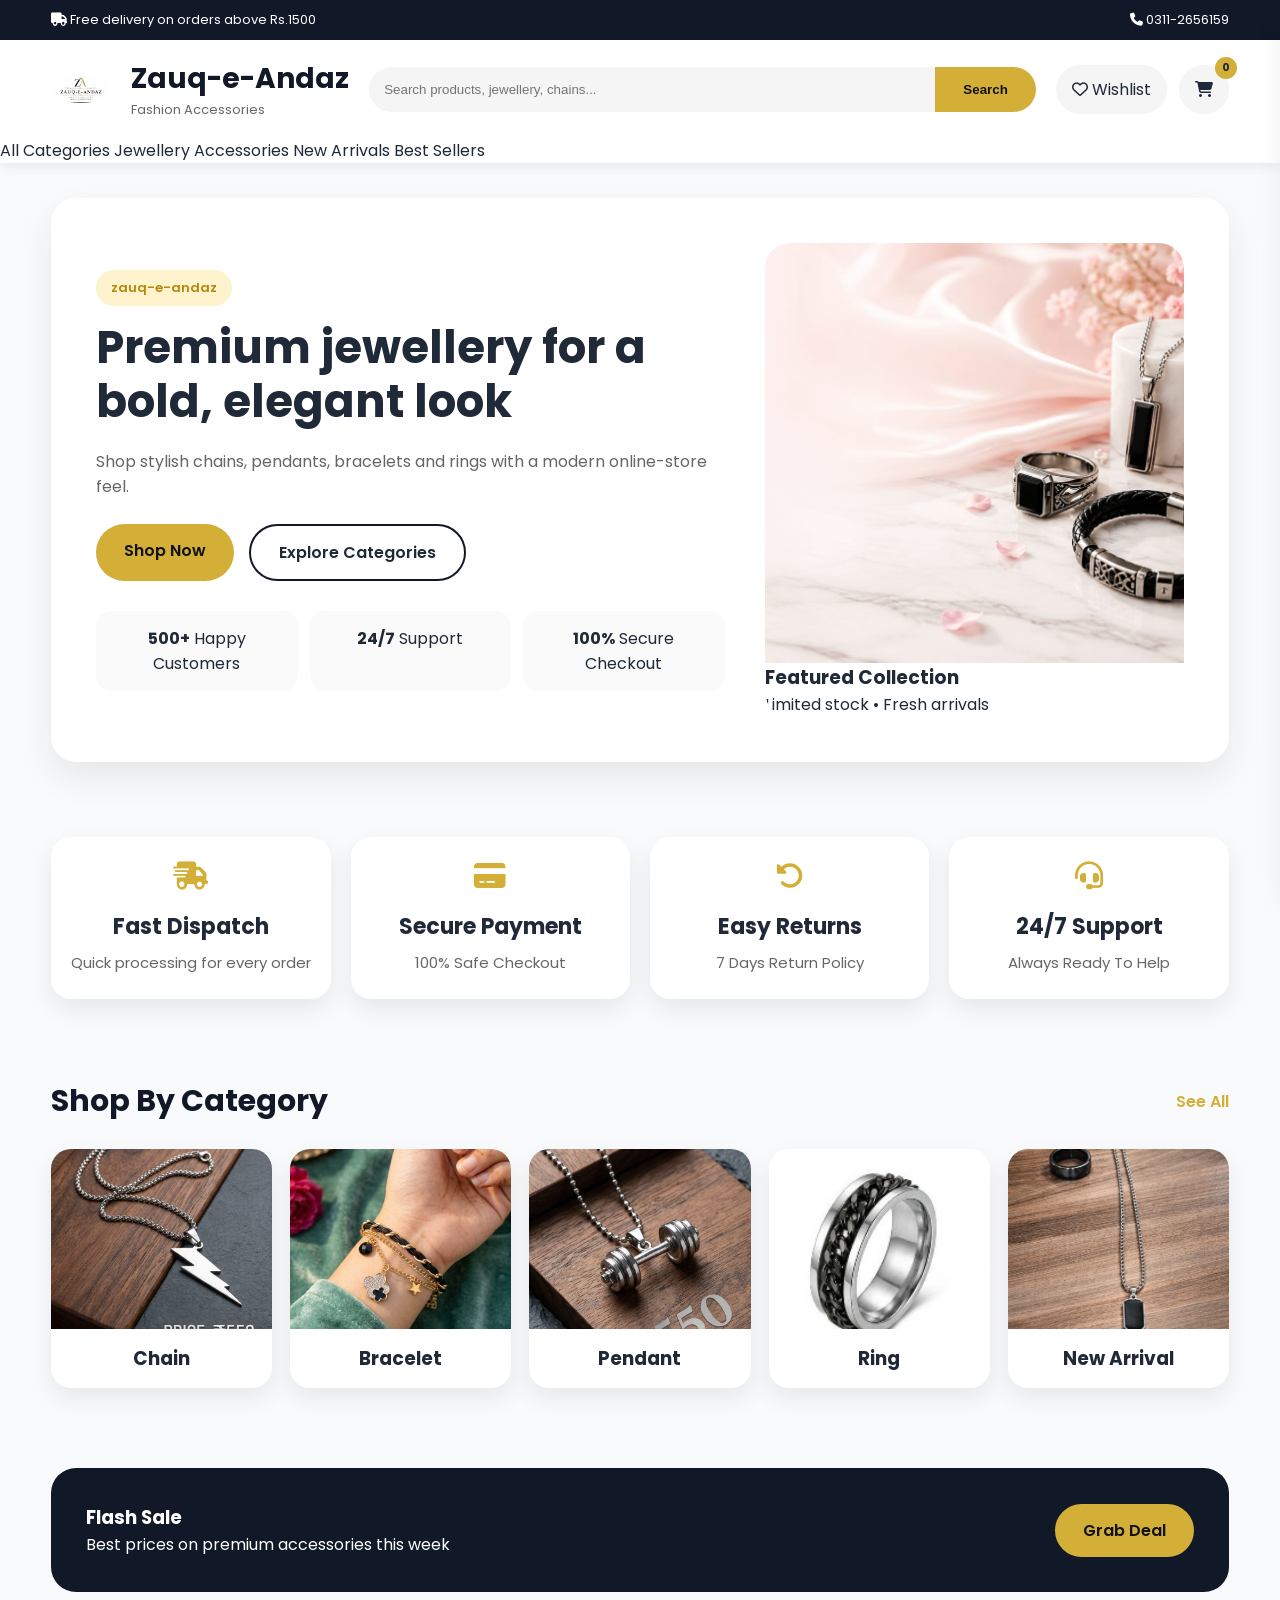
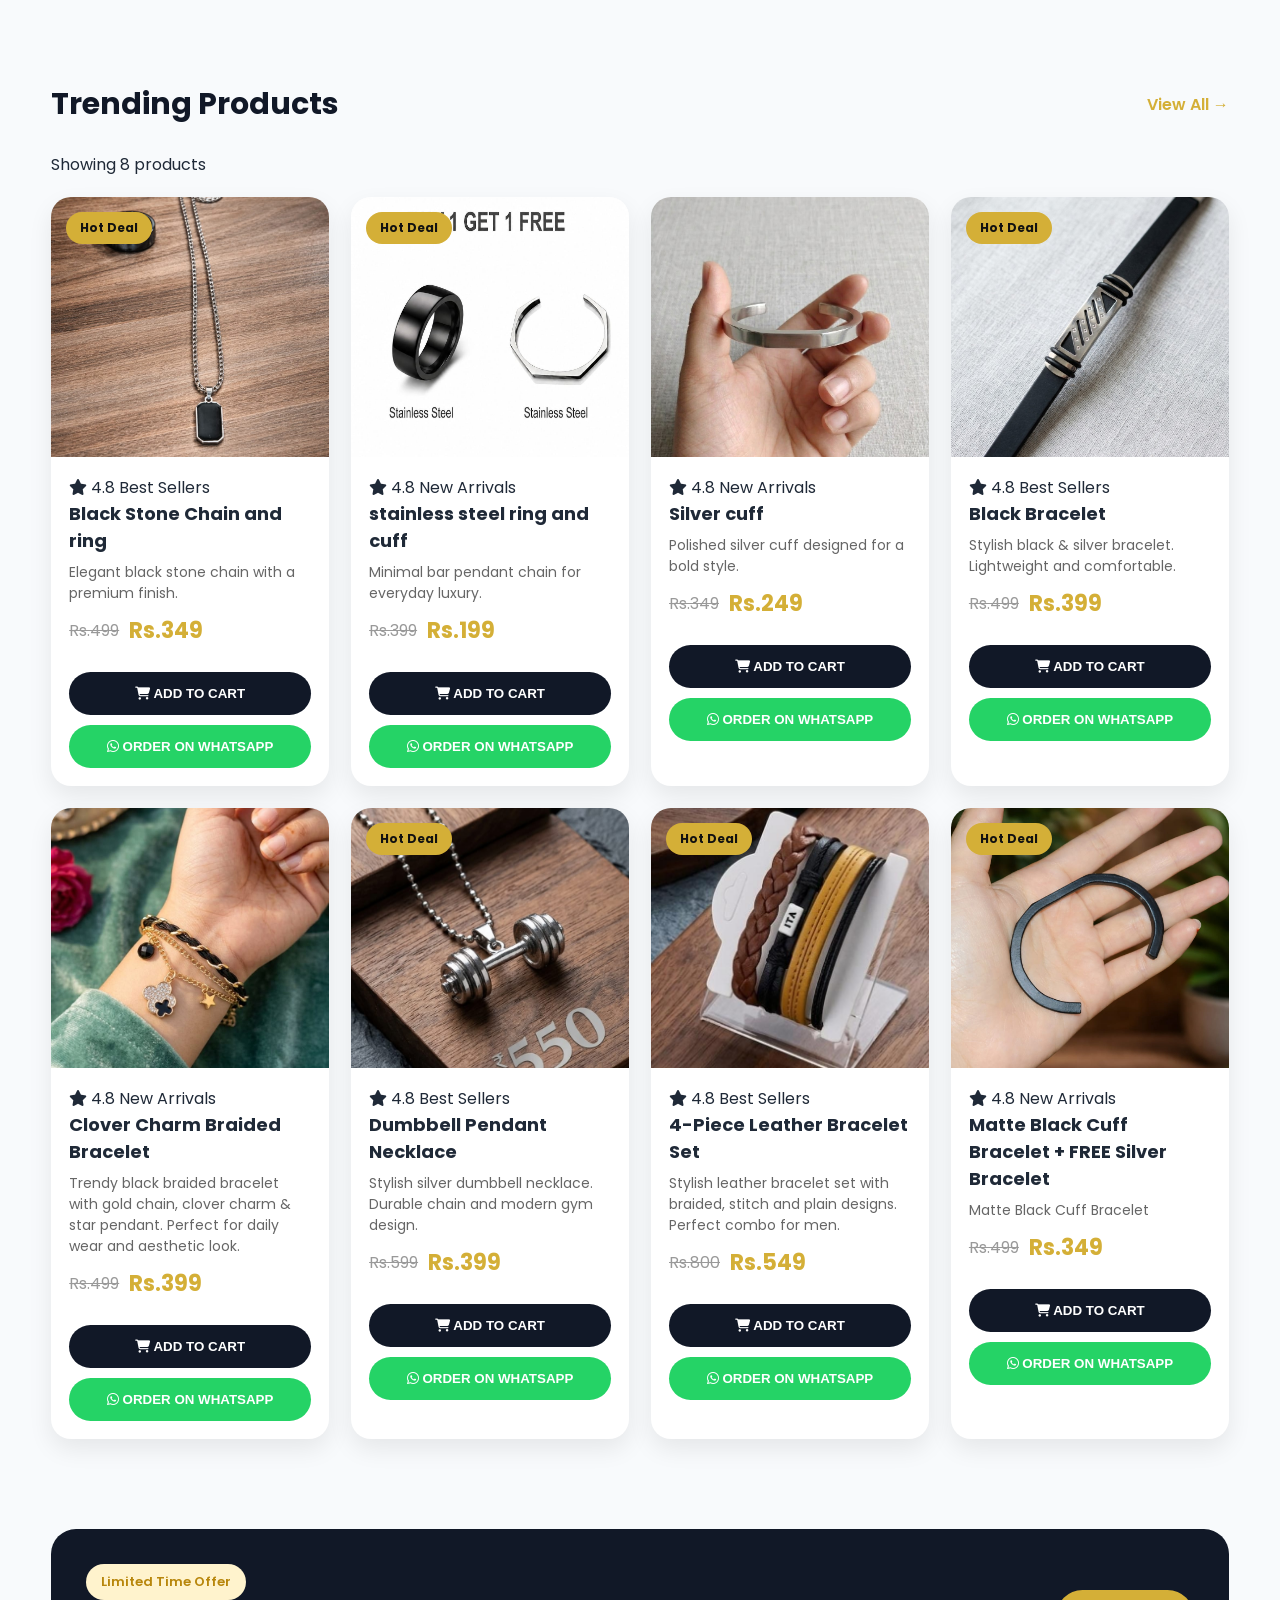
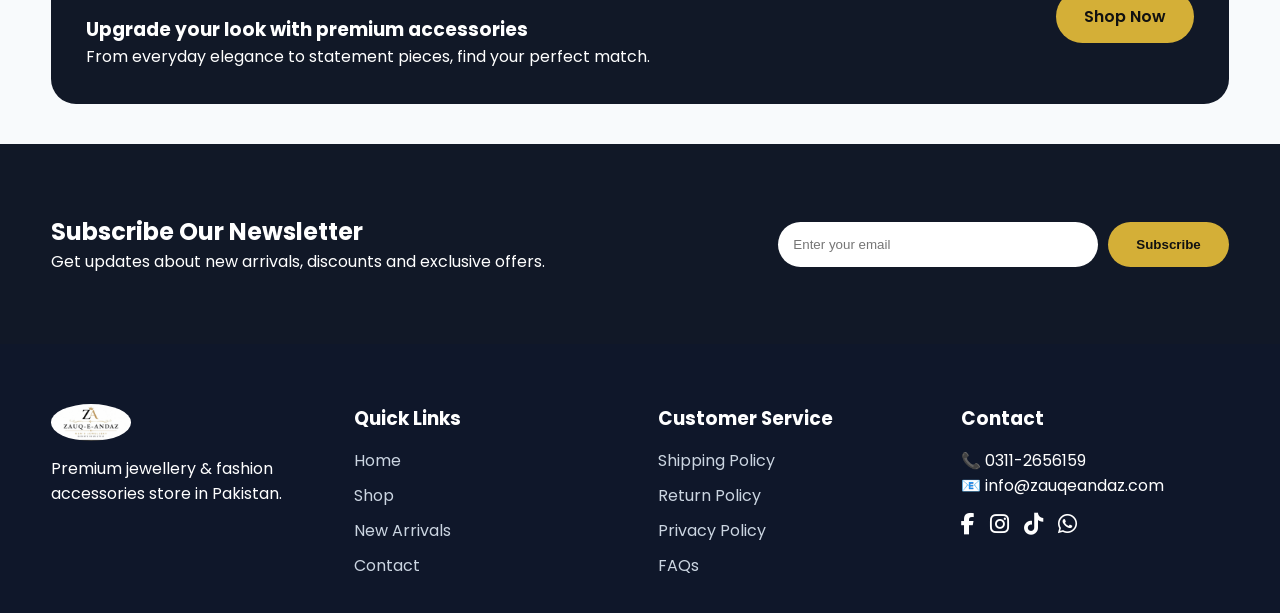
==== index.html @ e42a8200 "Change viewport width in index.html Updated viewport width from 700 to 800 pixels." ====
<!DOCTYPE html>
<html lang="en">

<head>
<meta charset="UTF-8">
<meta name="viewport" content="width=800">
<title>Zauq-e-Andaz</title>

<link rel="stylesheet" href="style.css">

<link rel="preconnect" href="https://fonts.googleapis.com">
<link rel="preconnect" href="https://fonts.gstatic.com" crossorigin>

<link href="https://fonts.googleapis.com/css2?family=Poppins:wght@300;400;500;600;700&display=swap" rel="stylesheet">

<link rel="stylesheet"
href="https://cdnjs.cloudflare.com/ajax/libs/font-awesome/6.7.2/css/all.min.css">

</head>

<body>

<div class="top-bar">
  <div class="container">
    <div class="top-left">
      <i class="fa-solid fa-truck"></i>
      Free delivery on orders above Rs.1500
    </div>
    <div class="top-right">
      <i class="fa-solid fa-phone"></i>
      0311-2656159
    </div>
  </div>
</div>

<header>
  <div class="container header">
    <div class="logo">
      <img src="images/logo.png" alt="Logo">
    </div>

    <div class="brand">
      <h1>Zauq-e-Andaz</h1>
      <p>Fashion Accessories</p>
    </div>

    <div class="search-box">
      <input id="searchInput" type="text" placeholder="Search products, jewellery, chains...">
      <button id="searchButton">Search</button>
    </div>

    <div class="header-actions">
      <div class="icon-pill"><i class="fa-regular fa-heart"></i> Wishlist</div>
      <div class="cart">
        <i class="fa-solid fa-cart-shopping"></i>
        <span>0</span>
      </div>
    </div>
  </div>

  <nav>
  <a href="#">All Categories</a>
  <a href="#">Jewellery</a>
  <a href="#">Accessories</a>
  <a href="#">New Arrivals</a>
  <a href="#">Best Sellers</a>
</nav>
</header>

<section class="hero">
  <div class="container hero-content">
    <div class="hero-left">
      <span class="hero-badge">zauq-e-andaz</span>
      <h1>Premium jewellery for a bold, elegant look</h1>
      <p>Shop stylish chains, pendants, bracelets and rings with a modern online-store feel.</p>
      <div class="hero-buttons">
        <a href="#products" class="shop-btn">Shop Now</a>
        <a href="#categories" class="ghost-btn">Explore Categories</a>
      </div>
      <div class="hero-stats">
        <div>
          <strong>500+</strong>
          <span>Happy Customers</span>
        </div>
        <div>
          <strong>24/7</strong>
          <span>Support</span>
        </div>
        <div>
          <strong>100%</strong>
          <span>Secure Checkout</span>
        </div>
      </div>
    </div>

    <div class="hero-right">
      <div class="hero-card">
        <img src="images/hero1.jpg" alt="Featured collection">
        <div class="hero-card-bottom">
          <h3>Featured Collection</h3>
          <p>Limited stock • Fresh arrivals</p>
        </div>
      </div>
    </div>
  </div>
</section>

<section class="features">
  <div class="container feature-grid">
    <div class="feature-box">
      <i class="fa-solid fa-truck-fast"></i>
      <h3>Fast Dispatch</h3>
      <p>Quick processing for every order</p>
    </div>
    <div class="feature-box">
      <i class="fa-solid fa-credit-card"></i>
      <h3>Secure Payment</h3>
      <p>100% Safe Checkout</p>
    </div>
    <div class="feature-box">
      <i class="fa-solid fa-rotate-left"></i>
      <h3>Easy Returns</h3>
      <p>7 Days Return Policy</p>
    </div>
    <div class="feature-box">
      <i class="fa-solid fa-headset"></i>
      <h3>24/7 Support</h3>
      <p>Always Ready To Help</p>
    </div>
  </div>
</section>

<section class="categories" id="categories">
  <div class="container">
    <div class="section-title">
      <h2>Shop By Category</h2>
      <a href="#">See All</a>
    </div>
    <div class="category-grid">
      <div class="category-card">
        <img src="images/cat1.jpg" alt="Chain">
        <h3>Chain</h3>
      </div>
      <div class="category-card">
        <img src="images/cat2.jpg" alt="Bracelets">
        <h3>Bracelet</h3>
      </div>
      <div class="category-card">
        <img src="images/cat3.jpg" alt="Pendants">
        <h3>Pendant</h3>
      </div>
      <div class="category-card">
        <img src="images/cat4.jpg" alt="Rings">
        <h3>Ring</h3>
      </div>
      <div class="category-card">
        <img src="images/cat5.jpg" alt="New Arrivals">
        <h3>New Arrival</h3>
      </div>
    </div>
  </div>
</section>

<section class="promo-strip">
  <div class="container promo-box">
    <div>
      
      <h3>Flash <span>Sale</span></h3>
      <p>Best prices on premium accessories this week</p>
    </div>
    <a href="#products" class="shop-btn small">Grab Deal</a>
  </div>
</section>
  
</section>

<section class="products" id="products">
  <div class="container">
    <div class="section-title">
      <h2>Trending Products</h2>
      <a href="#">View All →</a>
    </div>
    <div class="product-toolbar">
      <p id="productCount">Showing all products</p>
    </div>
    <div id="product-list" class="product-grid"></div>
  </div>
</section>

<section class="deal-banner">
  <div class="container deal-content">
    <div>
      <span class="hero-badge">Limited Time Offer</span>
      <h3>Upgrade your look with premium accessories</h3>
      <p>From everyday elegance to statement pieces, find your perfect match.</p>
    </div>
    <a href="#products" class="shop-btn">Shop Now</a>
  </div>
</section>

<section class="newsletter">
  <div class="container newsletter-content">
    <div>
      <h2>Subscribe Our Newsletter</h2>
      <p>Get updates about new arrivals, discounts and exclusive offers.</p>
    </div>
    <form class="newsletter-form">
      <input type="email" placeholder="Enter your email">
      <button type="submit">Subscribe</button>
    </form>
  </div>
</section>

<footer>
  <div class="container footer-grid">
    <div class="footer-box">
      <img src="images/logo.png" alt="Logo" class="footer-logo">
      <p>Premium jewellery & fashion accessories store in Pakistan.</p>
    </div>
    <div class="footer-box">
      <h3>Quick Links</h3>
      <a href="#">Home</a>
      <a href="#">Shop</a>
      <a href="#">New Arrivals</a>
      <a href="#">Contact</a>
    </div>
    <div class="footer-box">
      <h3>Customer Service</h3>
      <a href="#">Shipping Policy</a>
      <a href="#">Return Policy</a>
      <a href="#">Privacy Policy</a>
      <a href="#">FAQs</a>
    </div>
    <div class="footer-box">
      <h3>Contact</h3>
      <p>📞 0311-2656159</p>
      <p>📧 info@zauqeandaz.com</p>
      <div class="social-icons">
        <i class="fab fa-facebook-f"></i>
        <i class="fab fa-instagram"></i>
        <i class="fab fa-tiktok"></i>
        <i class="fab fa-whatsapp"></i>
      </div>
    </div>
  </div>
</footer>

<div class="cart-sidebar" id="cartSidebar">
  <div class="cart-header">
    <h2>Shopping Cart</h2>
    <span id="closeCart">&times;</span>
  </div>

  <div id="cartItems">
    <p class="empty-cart">Your cart is empty.</p>
  </div>

    <div class="cart-footer">
    <div style="margin-bottom:12px;">
      <div style="display:flex; justify-content:space-between;">
        <span>Subtotal:</span> <span id="cartSubtotal">Rs.0</span>
      </div>
      <div style="display:flex; justify-content:space-between;">
        <span>Delivery:</span> <span>Rs.350</span>
      </div>
      <h3 style="display:flex; justify-content:space-between; border-top:1px dashed #ccc; padding-top:8px; margin:0;">
        <span>Total:</span> <span id="cartTotal">Rs.0</span>
      </h3>
    </div>
    <button class="checkout-btn" onclick="orderCartWhatsApp()">ORDER ON WHATSAPP</button>
  </div>
</div>

<div class="cart-overlay" id="cartOverlay"></div>
<div id="toast" class="toast"></div>

<script src="products.js"></script>
<script src="script.js"></script>

</body>
</html>
---- style.css ----
:root{
    --primary:#d4af37;
    --primary-dark:#b8941a;
    --dark:#0f172a;
    --text:#1f2937;
    --muted:#64748b;
    --white:#fff;
    --bg:#f8fafc;
    --border:#e5e7eb;
    --shadow:0 15px 35px rgba(0,0,0,.08);
}

*{
    margin:0;
    padding:0;
    box-sizing:border-box;
}

html{
    scroll-behavior:smooth;
}

body{
    font-family:Poppins,sans-serif;
    background:var(--bg);
    color:var(--text);
    overflow-x:hidden;
}

img{
    max-width:100%;
    display:block;
}

a{
    text-decoration:none;
    color:inherit;
}

.container{
    width:92%;
    max-width:1200px;
    margin:auto;
}

/* Top Bar */

.top-bar{
    background:#111827;
    color:#fff;
    padding:10px 0;
    font-size:13px;
}

.top-bar .container{
    display:flex;
    justify-content:space-between;
    align-items:center;
}

/* Header */

header{
    position:sticky;
    top:0;
    background:#fff;
    z-index:999;
    box-shadow:0 3px 12px rgba(0,0,0,.08);
}

.header{
    display:flex;
    align-items:center;
    gap:20px;
    padding:18px 0;
}

.logo img{
    width:60px;
    border-radius:50%;
}

.brand h1{
    font-size:28px;
    color:#111827;
}

.brand p{
    color:#666;
    font-size:13px;
}

.search-box{
    flex:1;
    display:flex;
    background:#f5f5f5;
    border-radius:40px;
    overflow:hidden;
}

.search-box input{
    flex:1;
    border:none;
    background:transparent;
    padding:15px;
    outline:none;
}

.search-box button{
    border:none;
    background:#d4af37;
    color:#111;
    padding:0 28px;
    font-weight:600;
    cursor:pointer;
}

.header-actions{
    display:flex;
    gap:12px;
}

.icon-pill,
.cart{
    background:#f5f5f5;
    padding:12px 16px;
    border-radius:30px;
    cursor:pointer;
}

.cart{
    position:relative;
}

.cart span{
    position:absolute;
    top:-8px;
    right:-8px;
    width:22px;
    height:22px;
    border-radius:50%;
    background:#d4af37;
    display:flex;
    justify-content:center;
    align-items:center;
    font-size:11px;
    font-weight:700;
}

/* Navigation */

.main-nav{
    display:flex;
    gap:20px;
    padding:15px 0;
}

.main-nav a{
    padding-bottom:5px;
}

.main-nav a.active{
    color:#d4af37;
    border-bottom:2px solid #d4af37;
}

/* Hero */

.hero{
    margin:35px auto;
}

.hero-content{
    display:grid;
    grid-template-columns:1.2fr .8fr;
    gap:40px;
    align-items:center;
    background:#fff;
    border-radius:25px;
    padding:45px;
    box-shadow:var(--shadow);
}

.hero-badge{
    display:inline-block;
    background:#fff3cd;
    color:#b8860b;
    padding:8px 15px;
    border-radius:30px;
    margin-bottom:15px;
    font-size:13px;
    font-weight:600;
}

.hero-left h1{
    font-size:45px;
    line-height:1.2;
    margin-bottom:20px;
}

.hero-left p{
    color:#666;
    margin-bottom:25px;
}

.hero-buttons{
    display:flex;
    gap:15px;
    flex-wrap:wrap;
}

.shop-btn,
.ghost-btn{
    padding:14px 28px;
    border-radius:40px;
    font-weight:600;
}

.shop-btn{
    background:#d4af37;
    color:#111;
}

.ghost-btn{
    border:2px solid #111827;
}

.hero-stats{
    display:grid;
    grid-template-columns:repeat(3,1fr);
    gap:12px;
    margin-top:30px;
}

.hero-stats div{
    background:#fafafa;
    padding:15px;
    border-radius:15px;
    text-align:center;
}

.hero-card{
    overflow:hidden;
    border-radius:25px;
}

.hero-card img{
    width:100%;
    height:420px;
    object-fit:cover;
}

/* MOBILE */

@media(max-width:768px){

.top-bar{
display:none;
}

.header{
display:grid;
grid-template-columns:60px 1fr auto;
gap:10px;
}

.brand h1{
font-size:20px;
}

.brand p{
display:none;
}

.search-box{
grid-column:1/-1;
width:100%;
}

.search-box button{
padding:0 18px;
}

.icon-pill{
display:none;
}

.main-nav{
overflow:auto;
white-space:nowrap;
padding-bottom:10px;
}

.hero-content{
grid-template-columns:1fr;
padding:20px;
text-align:center;
}

.hero-left h1{
font-size:30px;
}

.hero-buttons{
justify-content:center;
}

.hero-card img{
height:260px;
}

.hero-stats{
grid-template-columns:repeat(3,1fr);
font-size:12px;
}

}

/* ===========================
   CATEGORIES
=========================== */

.categories{
    padding:40px 0;
}

.section-title{
    display:flex;
    justify-content:space-between;
    align-items:center;
    margin-bottom:25px;
}

.section-title h2{
    font-size:30px;
    color:#111827;
}

.section-title a{
    color:#d4af37;
    font-weight:600;
}

.category-grid{
    display:grid;
    grid-template-columns:repeat(5,1fr);
    gap:18px;
}

.category-card{
    background:#fff;
    border-radius:20px;
    overflow:hidden;
    box-shadow:0 10px 25px rgba(0,0,0,.08);
    transition:.3s;
    cursor:pointer;
}

.category-card:hover{
    transform:translateY(-8px);
}

.category-card img{
    width:100%;
    height:180px;
    object-fit:cover;
}

.category-card h3{
    padding:15px;
    text-align:center;
}

/* ===========================
   PRODUCTS
=========================== */

.products{
    padding:50px 0;
}

.product-toolbar{
    margin-bottom:20px;
}

.product-grid{
    display:grid;
    grid-template-columns:repeat(4,1fr);
    gap:22px;
}

.product-card{
    background:#fff;
    border-radius:20px;
    overflow:hidden;
    box-shadow:0 10px 25px rgba(0,0,0,.08);
    transition:.3s;
    position:relative;
}

.product-card:hover{
    transform:translateY(-8px);
}

.sale-badge{
    position:absolute;
    left:15px;
    top:15px;
    background:#d4af37;
    color:#111;
    padding:7px 14px;
    border-radius:20px;
    font-size:12px;
    font-weight:700;
}

.product-card img{
    width:100%;
    height:260px;
    object-fit:cover;
}

.product-info{
    padding:18px;
}

.product-info h3{
    font-size:18px;
    margin-bottom:8px;
}

.product-desc{
    color:#666;
    font-size:14px;
    margin-bottom:10px;
}

.price{
    display:flex;
    gap:10px;
    align-items:center;
    margin-bottom:15px;
}

.old-price{
    text-decoration:line-through;
    color:#999;
}

.new-price{
    color:#d4af37;
    font-size:22px;
    font-weight:bold;
}

.cart-btn,
.whatsapp-btn{
    width:100%;
    border:none;
    border-radius:35px;
    padding:14px;
    cursor:pointer;
    margin-top:10px;
    font-weight:600;
}

.cart-btn{
    background:#111827;
    color:#fff;
}

.whatsapp-btn{
    background:#25D366;
    color:#fff;
}

/* ===========================
   MOBILE
=========================== */

@media(max-width:768px){

.category-grid{
    display:flex;
    overflow-x:auto;
    gap:15px;
    padding-bottom:10px;
    scroll-snap-type:x mandatory;
}

.category-card{
    min-width:150px;
    scroll-snap-align:start;
}

.product-grid{
    grid-template-columns:repeat(2,1fr);
    gap:14px;
}

.product-card img{
    height:180px;
}

.product-info{
    padding:12px;
}

.product-info h3{
    font-size:15px;
}

.new-price{
    font-size:18px;
}

.cart-btn,
.whatsapp-btn{
    font-size:13px;
    padding:12px;
}

}

/* ===========================
   PROMO & NEWSLETTER
=========================== */

.promo-strip,
.deal-banner{
    padding:40px 0;
}

.promo-box,
.deal-content{
    background:#111827;
    color:#fff;
    border-radius:25px;
    padding:35px;
    display:flex;
    justify-content:space-between;
    align-items:center;
    gap:20px;
}

.newsletter{
    background:#111827;
    color:#fff;
    padding:70px 0;
}

.newsletter-content{
    display:flex;
    justify-content:space-between;
    align-items:center;
    gap:30px;
}

.newsletter-form{
    display:flex;
    gap:10px;
}

.newsletter-form input{
    width:320px;
    padding:15px;
    border:none;
    border-radius:40px;
    outline:none;
}

.newsletter-form button{
    border:none;
    background:#d4af37;
    color:#111;
    padding:15px 28px;
    border-radius:40px;
    cursor:pointer;
    font-weight:600;
}

/* ===========================
   FOOTER
=========================== */

footer{
    background:#0f172a;
    color:#fff;
    padding:60px 0 25px;
}

.footer-grid{
    display:grid;
    grid-template-columns:repeat(4,1fr);
    gap:35px;
}

.footer-logo{
    width:80px;
    border-radius:50%;
    margin-bottom:15px;
}

.footer-box h3{
    margin-bottom:15px;
}

.footer-box a{
    display:block;
    margin:10px 0;
    color:#cbd5e1;
}

.footer-box a:hover{
    color:#d4af37;
}

.social-icons{
    display:flex;
    gap:15px;
    margin-top:15px;
}

.social-icons i{
    font-size:22px;
    cursor:pointer;
}

/* ===========================
   CART SIDEBAR
=========================== */

.cart-sidebar{
    position:fixed;
    right:-420px;
    top:0;
    width:400px;
    max-width:100%;
    height:100%;
    background:#fff;
    transition:.35s;
    z-index:9999;
    display:flex;
    flex-direction:column;
    box-shadow:-8px 0 30px rgba(0,0,0,.15);
}

.cart-sidebar.active{
    right:0;
}

.cart-header,
.cart-footer{
    padding:20px;
    border-bottom:1px solid #eee;
}

#cartItems{
    flex:1;
    overflow:auto;
    padding:20px;
}

.checkout-btn{
    width:100%;
    border:none;
    background:#d4af37;
    color:#111;
    padding:15px;
    border-radius:35px;
    cursor:pointer;
    font-weight:600;
}

.cart-overlay{
    position:fixed;
    inset:0;
    background:rgba(0,0,0,.45);
    display:none;
}

.cart-overlay.active{
    display:block;
}

/* ===========================
   TOAST
=========================== */

.toast{
    position:fixed;
    left:50%;
    bottom:25px;
    transform:translateX(-50%);
    background:#111827;
    color:#fff;
    padding:12px 20px;
    border-radius:30px;
    opacity:0;
    transition:.3s;
}

.toast.show{
    opacity:1;
}

/* ===========================
   MOBILE RESPONSIVE
=========================== */

@media(max-width:768px){

.promo-box,
.deal-content,
.newsletter-content{
    flex-direction:column;
    text-align:center;
}

.newsletter-form{
    flex-direction:column;
    width:100%;
}

.newsletter-form input,
.newsletter-form button{
    width:100%;
}

.footer-grid{
    grid-template-columns:1fr;
    text-align:center;
}

.social-icons{
    justify-content:center;
}

.cart-sidebar{
    width:100%;
}

.section-title{
    flex-direction:column;
    gap:10px;
    text-align:center;
}

.hero-stats{
    grid-template-columns:1fr;
}

.hero-left h1{
    font-size:28px;
}

.hero-card img{
    height:240px;
}

.logo img{
    width:50px;
}

.brand h1{
    font-size:18px;
}

.search-box input{
    font-size:14px;
}

}

/* ===== MOBILE HERO FIX ===== */
@media (max-width:768px){

.hero{
    margin:15px 0;
}

.hero-content{
    display:flex;
    flex-direction:column;
    padding:20px;
    gap:20px;
}

.hero-left{
    order:2;
    text-align:center;
}

.hero-right{
    order:1;
    width:100%;
}

.hero-card{
    width:100%;
    border-radius:20px;
    overflow:hidden;
}

.hero-card img{
    width:100%;
    height:220px;
    object-fit:cover;
}

.hero-buttons{
    display:flex;
    flex-direction:column;
    gap:15px;
}

.shop-btn,
.ghost-btn{
    width:100%;
}

.hero-stats{
    display:grid;
    grid-template-columns:repeat(3,1fr);
    gap:10px;
}

.hero-stats div{
    padding:12px 5px;
}

}

.features .container{
    display:grid;
    grid-template-columns:repeat(4,1fr);
    gap:20px;
}

.feature-box{
    background:#fff;
    padding:25px;
    border-radius:20px;
    text-align:center;
    box-shadow:0 10px 25px rgba(0,0,0,.08);
}

.feature-box i{
    font-size:28px;
    color:#d4af37;
    margin-bottom:10px;
}

.feature-box h3{
    margin:10px 0;
}

.feature-box p{
    color:#666;
    font-size:14px;
}

@media(max-width:768px){
    .features .container{
        grid-template-columns:repeat(2,1fr);
    }
} 

/* ===== FEATURES MOBILE FIX ===== */

.features{
    padding:40px 0;
}

.features .container{
    display:grid;
    grid-template-columns:repeat(4,1fr);
    gap:20px;
}

.feature-box{
    background:#fff;
    padding:25px 15px;
    border-radius:20px;
    text-align:center;
    box-shadow:0 10px 25px rgba(0,0,0,.08);
}

.feature-box i{
    font-size:28px;
    color:#d4af37;
    margin-bottom:10px;
}

.feature-box h3{
    font-size:22px;
    margin-bottom:8px;
}

.feature-box p{
    font-size:15px;
    color:#666;
}

@media (max-width:768px){

    .features .container{
        grid-template-columns:repeat(2,1fr);
        gap:15px;
    }

    .feature-box{
        padding:20px 10px;
    }

    .feature-box h3{
        font-size:18px;
    }

    .feature-box p{
        font-size:13px;
    }

    .feature-box i{
        font-size:24px;
    }
}

.offer-badge {
  background: #D4AF37; /* golden */
  color: #000;
  padding: 8px 14px;
  border-radius: 20px;
  font-size: 13px;
  font-weight: 700;
  display: inline-block;
  margin-top: 8px; /* upar se gap */
  box-shadow: 0 2px 6px rgba(212, 175, 55, 0.4);
  animation: pulse 1.8s infinite;
}

@keyframes pulse {
 0% { transform: scale(1); }
 50% { transform: scale(1.05); }
 100% { transform: scale(1); }
}

/* Mobile ke liye */
@media (max-width: 768px) {
  .offer-badge {
    font-size: 12px;
    padding: 6px 12px;
  }
}
/* DARAZ 2 MOTI CARD - FINAL */
@media (max-width: 768px){
  .container{width:100% !important; max-width:100% !important; padding:0 10px !important;}
  .products{grid-template-columns:1fr 1fr !important; gap:10px !important;}
  .product-card{width:100% !important; min-width:0 !important;}
}
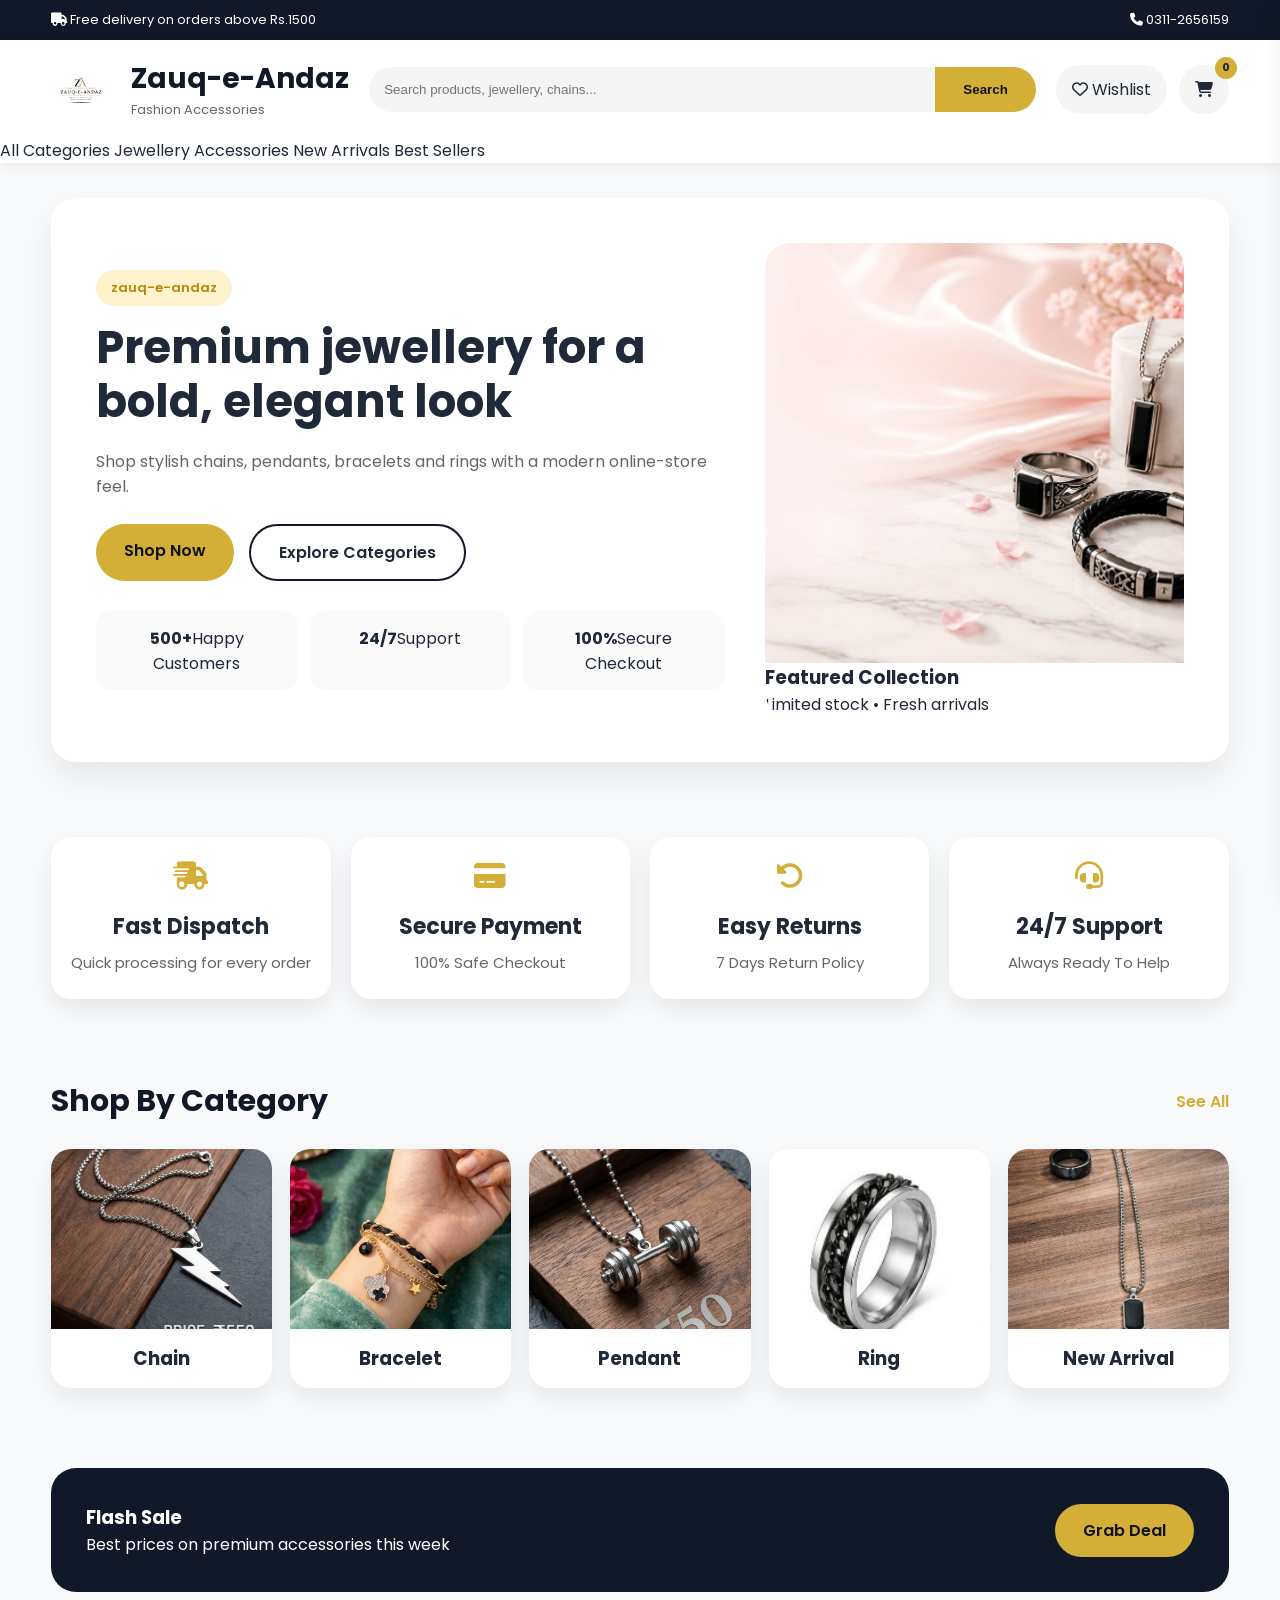
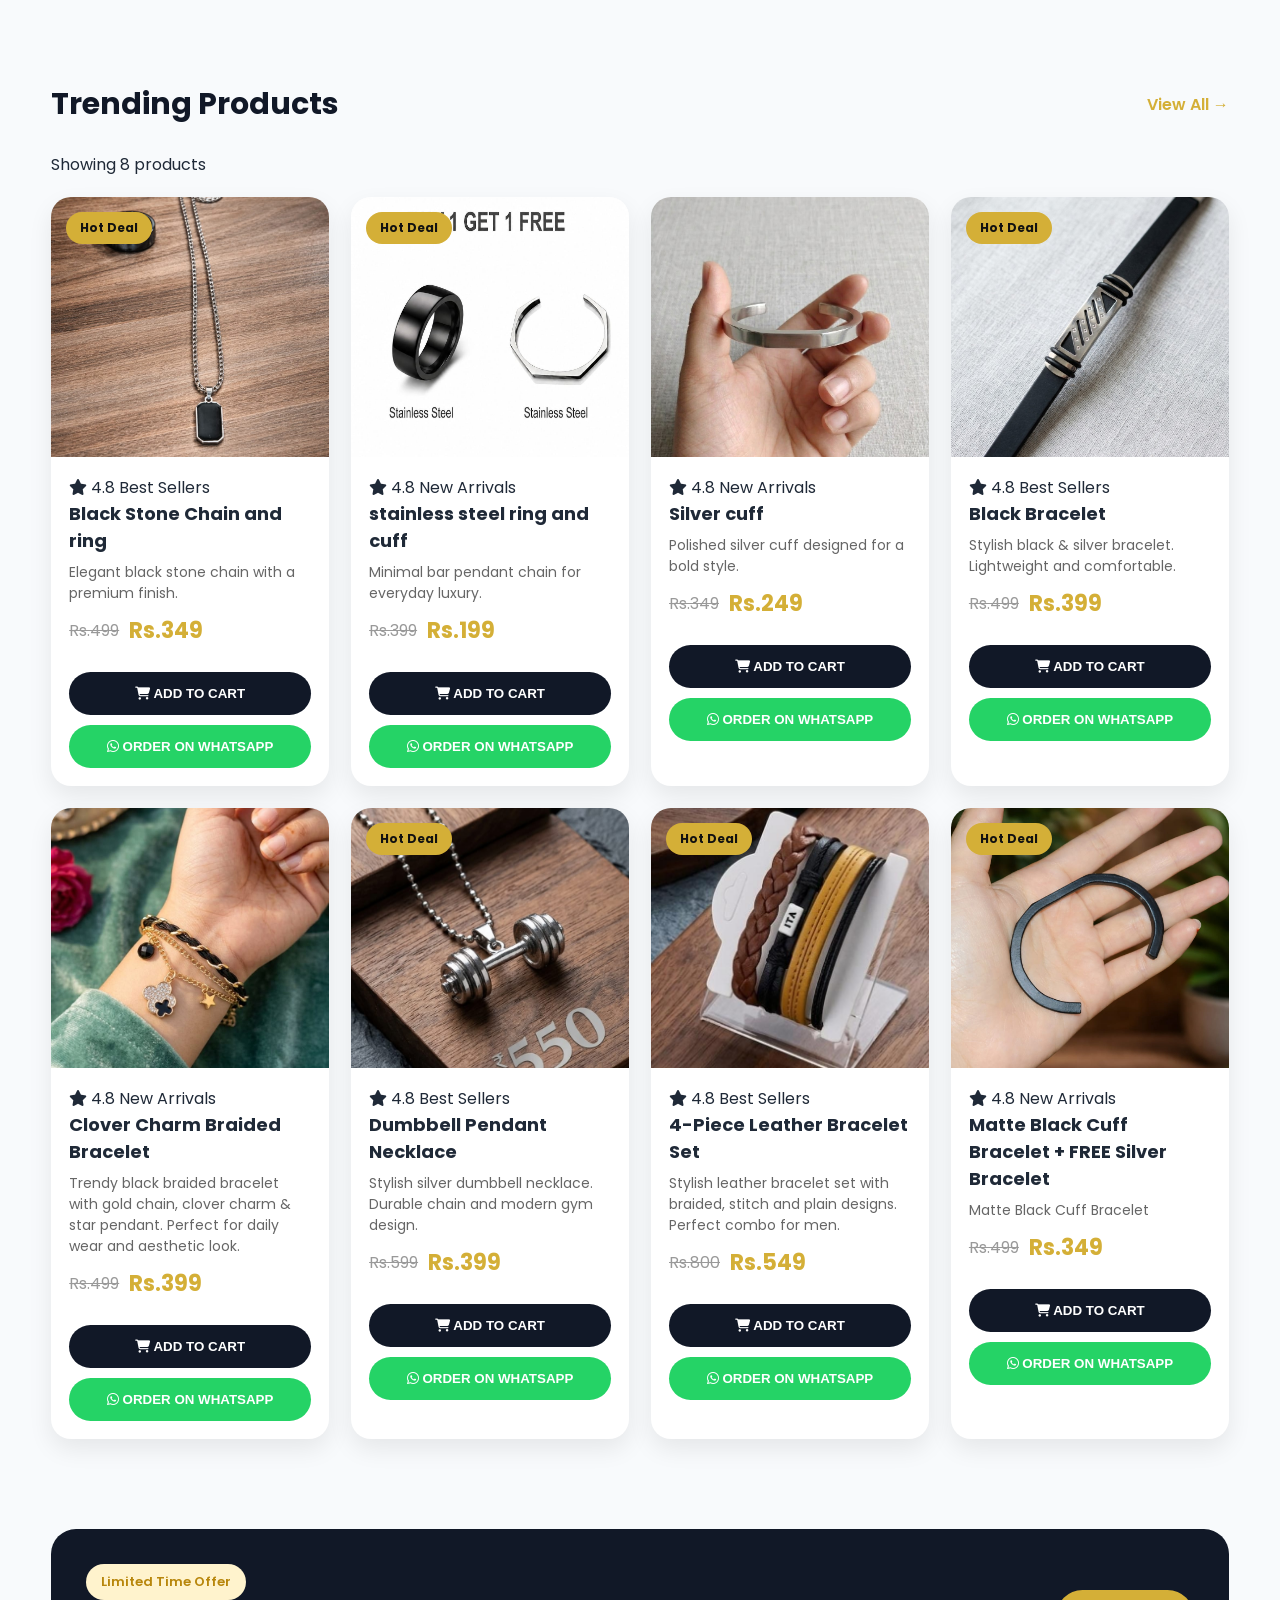
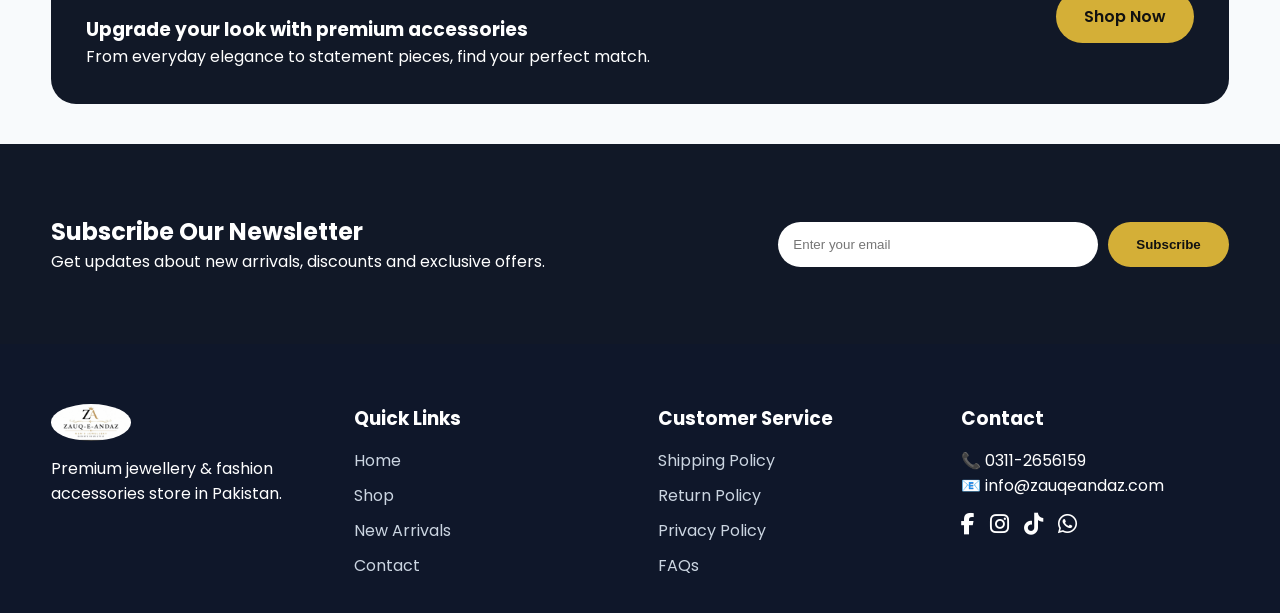
==== commit bf58c3b6: "Refactor index.html for layout and styling updates Updated the HTML structure and styles for improve" ====
--- a/index.html
+++ b/index.html
@@ -1,63 +1,40 @@
 <!DOCTYPE html>
 <html lang="en">
-
 <head>
 <meta charset="UTF-8">
-<meta name="viewport" content="width=800">
+<meta name="viewport" content="width=device-width, initial-scale=1.0">
 <title>Zauq-e-Andaz</title>
-
 <link rel="stylesheet" href="style.css">
-
 <link rel="preconnect" href="https://fonts.googleapis.com">
 <link rel="preconnect" href="https://fonts.gstatic.com" crossorigin>
+<link href="https://fonts.googleapis.com/css2?family=Poppins:wght@300;400;500;600;700&display=swap" rel="stylesheet">
+<link rel="stylesheet" href="https://cdnjs.cloudflare.com/ajax/libs/font-awesome/6.7.2/css/all.min.css">
 
-<link href="https://fonts.googleapis.com/css2?family=Poppins:wght@300;400;500;600;700&display=swap" rel="stylesheet">
-
-<link rel="stylesheet"
-href="https://cdnjs.cloudflare.com/ajax/libs/font-awesome/6.7.2/css/all.min.css">
-
+<style>
+#cartItems img{width:70px!important;height:70px!important;min-width:70px!important;max-width:70px!important;object-fit:cover!important;border-radius:8px!important}
+#cartItems > div{display:flex!important;flex-direction:row!important;align-items:center!important;gap:12px!important}
+</style>
+  
 </head>
-
 <body>
 
 <div class="top-bar">
   <div class="container">
-    <div class="top-left">
-      <i class="fa-solid fa-truck"></i>
-      Free delivery on orders above Rs.1500
-    </div>
-    <div class="top-right">
-      <i class="fa-solid fa-phone"></i>
-      0311-2656159
-    </div>
+    <div class="top-left"><i class="fa-solid fa-truck"></i> Free delivery on orders above Rs.1500</div>
+    <div class="top-right"><i class="fa-solid fa-phone"></i> 0311-2656159</div>
   </div>
 </div>
 
 <header>
   <div class="container header">
-    <div class="logo">
-      <img src="images/logo.png" alt="Logo">
-    </div>
-
-    <div class="brand">
-      <h1>Zauq-e-Andaz</h1>
-      <p>Fashion Accessories</p>
-    </div>
-
-    <div class="search-box">
-      <input id="searchInput" type="text" placeholder="Search products, jewellery, chains...">
-      <button id="searchButton">Search</button>
-    </div>
-
+    <div class="logo"><img src="images/logo.png" alt="Logo"></div>
+    <div class="brand"><h1>Zauq-e-Andaz</h1><p>Fashion Accessories</p></div>
+    <div class="search-box"><input id="searchInput" type="text" placeholder="Search products, jewellery, chains..."><button id="searchButton">Search</button></div>
     <div class="header-actions">
       <div class="icon-pill"><i class="fa-regular fa-heart"></i> Wishlist</div>
-      <div class="cart">
-        <i class="fa-solid fa-cart-shopping"></i>
-        <span>0</span>
-      </div>
+      <div class="cart"><i class="fa-solid fa-cart-shopping"></i><span>0</span></div>
     </div>
   </div>
-
   <nav>
   <a href="#">All Categories</a>
   <a href="#">Jewellery</a>
@@ -78,28 +55,15 @@
         <a href="#categories" class="ghost-btn">Explore Categories</a>
       </div>
       <div class="hero-stats">
-        <div>
-          <strong>500+</strong>
-          <span>Happy Customers</span>
-        </div>
-        <div>
-          <strong>24/7</strong>
-          <span>Support</span>
-        </div>
-        <div>
-          <strong>100%</strong>
-          <span>Secure Checkout</span>
-        </div>
+        <div><strong>500+</strong><span>Happy Customers</span></div>
+        <div><strong>24/7</strong><span>Support</span></div>
+        <div><strong>100%</strong><span>Secure Checkout</span></div>
       </div>
     </div>
-
     <div class="hero-right">
       <div class="hero-card">
         <img src="images/hero1.jpg" alt="Featured collection">
-        <div class="hero-card-bottom">
-          <h3>Featured Collection</h3>
-          <p>Limited stock • Fresh arrivals</p>
-        </div>
+        <div class="hero-card-bottom"><h3>Featured Collection</h3><p>Limited stock • Fresh arrivals</p></div>
       </div>
     </div>
   </div>
@@ -107,165 +71,72 @@
 
 <section class="features">
   <div class="container feature-grid">
-    <div class="feature-box">
-      <i class="fa-solid fa-truck-fast"></i>
-      <h3>Fast Dispatch</h3>
-      <p>Quick processing for every order</p>
-    </div>
-    <div class="feature-box">
-      <i class="fa-solid fa-credit-card"></i>
-      <h3>Secure Payment</h3>
-      <p>100% Safe Checkout</p>
-    </div>
-    <div class="feature-box">
-      <i class="fa-solid fa-rotate-left"></i>
-      <h3>Easy Returns</h3>
-      <p>7 Days Return Policy</p>
-    </div>
-    <div class="feature-box">
-      <i class="fa-solid fa-headset"></i>
-      <h3>24/7 Support</h3>
-      <p>Always Ready To Help</p>
-    </div>
+    <div class="feature-box"><i class="fa-solid fa-truck-fast"></i><h3>Fast Dispatch</h3><p>Quick processing for every order</p></div>
+    <div class="feature-box"><i class="fa-solid fa-credit-card"></i><h3>Secure Payment</h3><p>100% Safe Checkout</p></div>
+    <div class="feature-box"><i class="fa-solid fa-rotate-left"></i><h3>Easy Returns</h3><p>7 Days Return Policy</p></div>
+    <div class="feature-box"><i class="fa-solid fa-headset"></i><h3>24/7 Support</h3><p>Always Ready To Help</p></div>
   </div>
 </section>
 
 <section class="categories" id="categories">
   <div class="container">
-    <div class="section-title">
-      <h2>Shop By Category</h2>
-      <a href="#">See All</a>
-    </div>
+    <div class="section-title"><h2>Shop By Category</h2><a href="#">See All</a></div>
     <div class="category-grid">
-      <div class="category-card">
-        <img src="images/cat1.jpg" alt="Chain">
-        <h3>Chain</h3>
-      </div>
-      <div class="category-card">
-        <img src="images/cat2.jpg" alt="Bracelets">
-        <h3>Bracelet</h3>
-      </div>
-      <div class="category-card">
-        <img src="images/cat3.jpg" alt="Pendants">
-        <h3>Pendant</h3>
-      </div>
-      <div class="category-card">
-        <img src="images/cat4.jpg" alt="Rings">
-        <h3>Ring</h3>
-      </div>
-      <div class="category-card">
-        <img src="images/cat5.jpg" alt="New Arrivals">
-        <h3>New Arrival</h3>
-      </div>
+      <div class="category-card"><img src="images/cat1.jpg" alt="Chain"><h3>Chain</h3></div>
+      <div class="category-card"><img src="images/cat2.jpg" alt="Bracelets"><h3>Bracelet</h3></div>
+      <div class="category-card"><img src="images/cat3.jpg" alt="Pendants"><h3>Pendant</h3></div>
+      <div class="category-card"><img src="images/cat4.jpg" alt="Rings"><h3>Ring</h3></div>
+      <div class="category-card"><img src="images/cat5.jpg" alt="New Arrivals"><h3>New Arrival</h3></div>
     </div>
   </div>
 </section>
 
 <section class="promo-strip">
   <div class="container promo-box">
-    <div>
-      
-      <h3>Flash <span>Sale</span></h3>
-      <p>Best prices on premium accessories this week</p>
-    </div>
+    <div><h3>Flash <span>Sale</span></h3><p>Best prices on premium accessories this week</p></div>
     <a href="#products" class="shop-btn small">Grab Deal</a>
   </div>
-</section>
-  
 </section>
 
 <section class="products" id="products">
   <div class="container">
-    <div class="section-title">
-      <h2>Trending Products</h2>
-      <a href="#">View All →</a>
-    </div>
-    <div class="product-toolbar">
-      <p id="productCount">Showing all products</p>
-    </div>
+    <div class="section-title"><h2>Trending Products</h2><a href="#">View All →</a></div>
+    <div class="product-toolbar"><p id="productCount">Showing all products</p></div>
     <div id="product-list" class="product-grid"></div>
   </div>
 </section>
 
 <section class="deal-banner">
   <div class="container deal-content">
-    <div>
-      <span class="hero-badge">Limited Time Offer</span>
-      <h3>Upgrade your look with premium accessories</h3>
-      <p>From everyday elegance to statement pieces, find your perfect match.</p>
-    </div>
+    <div><span class="hero-badge">Limited Time Offer</span><h3>Upgrade your look with premium accessories</h3><p>From everyday elegance to statement pieces, find your perfect match.</p></div>
     <a href="#products" class="shop-btn">Shop Now</a>
   </div>
 </section>
 
 <section class="newsletter">
   <div class="container newsletter-content">
-    <div>
-      <h2>Subscribe Our Newsletter</h2>
-      <p>Get updates about new arrivals, discounts and exclusive offers.</p>
-    </div>
-    <form class="newsletter-form">
-      <input type="email" placeholder="Enter your email">
-      <button type="submit">Subscribe</button>
-    </form>
+    <div><h2>Subscribe Our Newsletter</h2><p>Get updates about new arrivals, discounts and exclusive offers.</p></div>
+    <form class="newsletter-form"><input type="email" placeholder="Enter your email"><button type="submit">Subscribe</button></form>
   </div>
 </section>
 
 <footer>
   <div class="container footer-grid">
-    <div class="footer-box">
-      <img src="images/logo.png" alt="Logo" class="footer-logo">
-      <p>Premium jewellery & fashion accessories store in Pakistan.</p>
-    </div>
-    <div class="footer-box">
-      <h3>Quick Links</h3>
-      <a href="#">Home</a>
-      <a href="#">Shop</a>
-      <a href="#">New Arrivals</a>
-      <a href="#">Contact</a>
-    </div>
-    <div class="footer-box">
-      <h3>Customer Service</h3>
-      <a href="#">Shipping Policy</a>
-      <a href="#">Return Policy</a>
-      <a href="#">Privacy Policy</a>
-      <a href="#">FAQs</a>
-    </div>
-    <div class="footer-box">
-      <h3>Contact</h3>
-      <p>📞 0311-2656159</p>
-      <p>📧 info@zauqeandaz.com</p>
-      <div class="social-icons">
-        <i class="fab fa-facebook-f"></i>
-        <i class="fab fa-instagram"></i>
-        <i class="fab fa-tiktok"></i>
-        <i class="fab fa-whatsapp"></i>
-      </div>
-    </div>
+    <div class="footer-box"><img src="images/logo.png" alt="Logo" class="footer-logo"><p>Premium jewellery & fashion accessories store in Pakistan.</p></div>
+    <div class="footer-box"><h3>Quick Links</h3><a href="#">Home</a><a href="#">Shop</a><a href="#">New Arrivals</a><a href="#">Contact</a></div>
+    <div class="footer-box"><h3>Customer Service</h3><a href="#">Shipping Policy</a><a href="#">Return Policy</a><a href="#">Privacy Policy</a><a href="#">FAQs</a></div>
+    <div class="footer-box"><h3>Contact</h3><p>📞 0311-2656159</p><p>📧 info@zauqeandaz.com</p><div class="social-icons"><i class="fab fa-facebook-f"></i><i class="fab fa-instagram"></i><i class="fab fa-tiktok"></i><i class="fab fa-whatsapp"></i></div></div>
   </div>
 </footer>
 
 <div class="cart-sidebar" id="cartSidebar">
-  <div class="cart-header">
-    <h2>Shopping Cart</h2>
-    <span id="closeCart">&times;</span>
-  </div>
-
-  <div id="cartItems">
-    <p class="empty-cart">Your cart is empty.</p>
-  </div>
-
+  <div class="cart-header"><h2>Shopping Cart</h2><span id="closeCart">&times;</span></div>
+  <div id="cartItems"><p class="empty-cart">Your cart is empty.</p></div>
     <div class="cart-footer">
     <div style="margin-bottom:12px;">
-      <div style="display:flex; justify-content:space-between;">
-        <span>Subtotal:</span> <span id="cartSubtotal">Rs.0</span>
-      </div>
-      <div style="display:flex; justify-content:space-between;">
-        <span>Delivery:</span> <span>Rs.350</span>
-      </div>
-      <h3 style="display:flex; justify-content:space-between; border-top:1px dashed #ccc; padding-top:8px; margin:0;">
-        <span>Total:</span> <span id="cartTotal">Rs.0</span>
-      </h3>
+      <div style="display:flex; justify-content:space-between;"><span>Subtotal:</span> <span id="cartSubtotal">Rs.0</span></div>
+      <div style="display:flex; justify-content:space-between;"><span>Delivery:</span> <span>Rs.350</span></div>
+      <h3 style="display:flex; justify-content:space-between; border-top:1px dashed #ccc; padding-top:8px; margin:0;"><span>Total:</span> <span id="cartTotal">Rs.0</span></h3>
     </div>
     <button class="checkout-btn" onclick="orderCartWhatsApp()">ORDER ON WHATSAPP</button>
   </div>
@@ -277,5 +148,19 @@
 <script src="products.js"></script>
 <script src="script.js"></script>
 
+<script>
+// Final Cart Fix - Forces 70px
+setInterval(function(){
+  document.querySelectorAll('#cartItems img').forEach(function(img){
+    img.style.setProperty('width','70px','important');
+    img.style.setProperty('height','70px','important');
+    img.style.setProperty('min-width','70px','important');
+    img.style.setProperty('max-width','70px','important');
+    img.style.setProperty('object-fit','cover','important');
+    img.style.setProperty('border-radius','8px','important');
+  });
+}, 500);
+</script>
+
 </body>
 </html>
--- a/style.css
+++ b/style.css
@@ -954,7 +954,34 @@
 }
 /* DARAZ 2 MOTI CARD - FINAL */
 @media (max-width: 768px){
-  .container{width:100% !important; max-width:100% !important; padding:0 10px !important;}
-  .products{grid-template-columns:1fr 1fr !important; gap:10px !important;}
-  .product-card{width:100% !important; min-width:0 !important;}
-}
+  .container{
+    width:100% !important;
+    max-width:100% !important;
+    padding:0 10px !important;
+  }
+  .products{
+    grid-template-columns:1fr 1fr !important;
+    gap:10px !important;
+  }
+  .product-card{
+    width:100% !important;
+    min-width:0 !important;
+  }
+}
+/* CART KO CHOTA - FINAL */
+#cart-items img,
+#cart-items > div img,
+#cart-items > div > div img {
+  width: 70px !important;
+  height: 70px !important;
+  min-width: 70px !important;
+  max-width: 70px !important;
+  object-fit: cover !important;
+  border-radius: 6px !important;
+}
+#cart-items > div {
+  display: flex !important;
+  flex-direction: row !important;
+  align-items: center !important;
+  gap:10px !important;
+ }
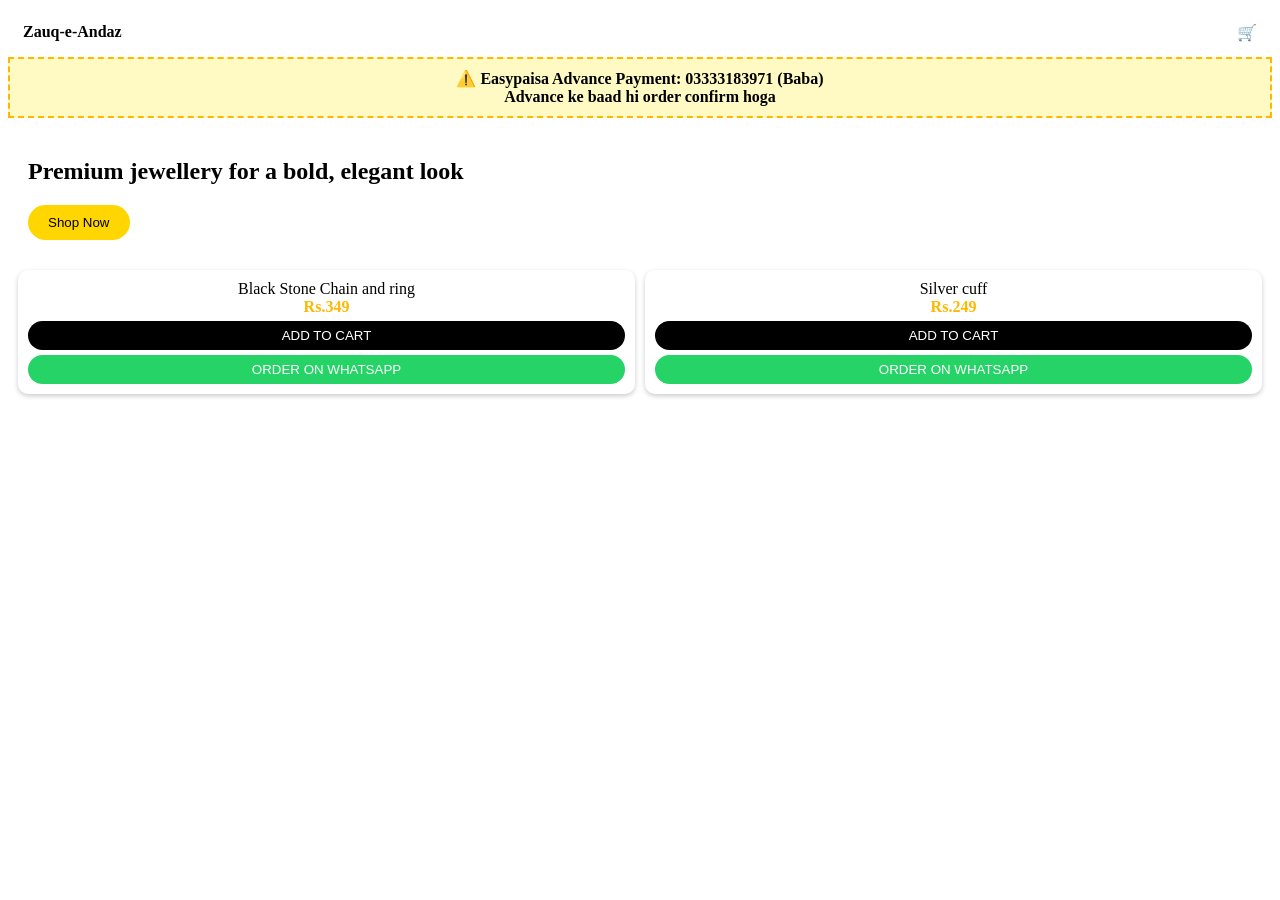
==== commit a1a5eab8: "Revamp index.html with new layout and styles Removed old HTML structure and replaced with a new desi" ====
--- a/index.html
+++ b/index.html
@@ -1,165 +1,56 @@
 <!DOCTYPE html>
-<html lang="en">
+<html>
 <head>
-<meta charset="UTF-8">
-<meta name="viewport" content="width=device-width, initial-scale=1.0">
+<meta name="viewport" content="width=device-width">
 <title>Zauq-e-Andaz</title>
-<link rel="stylesheet" href="style.css">
-<link rel="preconnect" href="https://fonts.googleapis.com">
-<link rel="preconnect" href="https://fonts.gstatic.com" crossorigin>
-<link href="https://fonts.googleapis.com/css2?family=Poppins:wght@300;400;500;600;700&display=swap" rel="stylesheet">
-<link rel="stylesheet" href="https://cdnjs.cloudflare.com/ajax/libs/font-awesome/6.7.2/css/all.min.css">
-
 <style>
-#cartItems img{width:70px!important;height:70px!important;min-width:70px!important;max-width:70px!important;object-fit:cover!important;border-radius:8px!important}
-#cartItems > div{display:flex!important;flex-direction:row!important;align-items:center!important;gap:12px!important}
+/* Tumhari purani design waisa hi */
+.header{padding:15px;background:#fff;display:flex;justify-content:space-between}
+.hero{padding:20px}
+.grid{display:grid;grid-template-columns:1fr 1fr;gap:10px;padding:10px}
+.card{background:#fff;padding:10px;border-radius:10px;text-align:center;box-shadow:0 2px 5px #ccc}
+.price{color:#FFB700;font-weight:bold}
+.btn-black{background:#000;color:#fff;padding:7px;border-radius:20px;width:100%;border:none;margin-top:5px}
+.btn-green{background:#25D366;color:#fff;padding:7px;border-radius:20px;width:100%;border:none;margin-top:5px}
+.notice{background:#FFF9C4;padding:10px;text-align:center;font-weight:bold;border:2px dashed #FFB700}
 </style>
-  
 </head>
 <body>
+<div class="header"><b>Zauq-e-Andaz</b><span>🛒</span></div>
 
-<div class="top-bar">
-  <div class="container">
-    <div class="top-left"><i class="fa-solid fa-truck"></i> Free delivery on orders above Rs.1500</div>
-    <div class="top-right"><i class="fa-solid fa-phone"></i> 0311-2656159</div>
-  </div>
+<div class="notice">
+⚠️ Easypaisa Advance Payment: 03333183971 (Baba) <br>
+Advance ke baad hi order confirm hoga
 </div>
 
-<header>
-  <div class="container header">
-    <div class="logo"><img src="images/logo.png" alt="Logo"></div>
-    <div class="brand"><h1>Zauq-e-Andaz</h1><p>Fashion Accessories</p></div>
-    <div class="search-box"><input id="searchInput" type="text" placeholder="Search products, jewellery, chains..."><button id="searchButton">Search</button></div>
-    <div class="header-actions">
-      <div class="icon-pill"><i class="fa-regular fa-heart"></i> Wishlist</div>
-      <div class="cart"><i class="fa-solid fa-cart-shopping"></i><span>0</span></div>
-    </div>
-  </div>
-  <nav>
-  <a href="#">All Categories</a>
-  <a href="#">Jewellery</a>
-  <a href="#">Accessories</a>
-  <a href="#">New Arrivals</a>
-  <a href="#">Best Sellers</a>
-</nav>
-</header>
-
-<section class="hero">
-  <div class="container hero-content">
-    <div class="hero-left">
-      <span class="hero-badge">zauq-e-andaz</span>
-      <h1>Premium jewellery for a bold, elegant look</h1>
-      <p>Shop stylish chains, pendants, bracelets and rings with a modern online-store feel.</p>
-      <div class="hero-buttons">
-        <a href="#products" class="shop-btn">Shop Now</a>
-        <a href="#categories" class="ghost-btn">Explore Categories</a>
-      </div>
-      <div class="hero-stats">
-        <div><strong>500+</strong><span>Happy Customers</span></div>
-        <div><strong>24/7</strong><span>Support</span></div>
-        <div><strong>100%</strong><span>Secure Checkout</span></div>
-      </div>
-    </div>
-    <div class="hero-right">
-      <div class="hero-card">
-        <img src="images/hero1.jpg" alt="Featured collection">
-        <div class="hero-card-bottom"><h3>Featured Collection</h3><p>Limited stock • Fresh arrivals</p></div>
-      </div>
-    </div>
-  </div>
-</section>
-
-<section class="features">
-  <div class="container feature-grid">
-    <div class="feature-box"><i class="fa-solid fa-truck-fast"></i><h3>Fast Dispatch</h3><p>Quick processing for every order</p></div>
-    <div class="feature-box"><i class="fa-solid fa-credit-card"></i><h3>Secure Payment</h3><p>100% Safe Checkout</p></div>
-    <div class="feature-box"><i class="fa-solid fa-rotate-left"></i><h3>Easy Returns</h3><p>7 Days Return Policy</p></div>
-    <div class="feature-box"><i class="fa-solid fa-headset"></i><h3>24/7 Support</h3><p>Always Ready To Help</p></div>
-  </div>
-</section>
-
-<section class="categories" id="categories">
-  <div class="container">
-    <div class="section-title"><h2>Shop By Category</h2><a href="#">See All</a></div>
-    <div class="category-grid">
-      <div class="category-card"><img src="images/cat1.jpg" alt="Chain"><h3>Chain</h3></div>
-      <div class="category-card"><img src="images/cat2.jpg" alt="Bracelets"><h3>Bracelet</h3></div>
-      <div class="category-card"><img src="images/cat3.jpg" alt="Pendants"><h3>Pendant</h3></div>
-      <div class="category-card"><img src="images/cat4.jpg" alt="Rings"><h3>Ring</h3></div>
-      <div class="category-card"><img src="images/cat5.jpg" alt="New Arrivals"><h3>New Arrival</h3></div>
-    </div>
-  </div>
-</section>
-
-<section class="promo-strip">
-  <div class="container promo-box">
-    <div><h3>Flash <span>Sale</span></h3><p>Best prices on premium accessories this week</p></div>
-    <a href="#products" class="shop-btn small">Grab Deal</a>
-  </div>
-</section>
-
-<section class="products" id="products">
-  <div class="container">
-    <div class="section-title"><h2>Trending Products</h2><a href="#">View All →</a></div>
-    <div class="product-toolbar"><p id="productCount">Showing all products</p></div>
-    <div id="product-list" class="product-grid"></div>
-  </div>
-</section>
-
-<section class="deal-banner">
-  <div class="container deal-content">
-    <div><span class="hero-badge">Limited Time Offer</span><h3>Upgrade your look with premium accessories</h3><p>From everyday elegance to statement pieces, find your perfect match.</p></div>
-    <a href="#products" class="shop-btn">Shop Now</a>
-  </div>
-</section>
-
-<section class="newsletter">
-  <div class="container newsletter-content">
-    <div><h2>Subscribe Our Newsletter</h2><p>Get updates about new arrivals, discounts and exclusive offers.</p></div>
-    <form class="newsletter-form"><input type="email" placeholder="Enter your email"><button type="submit">Subscribe</button></form>
-  </div>
-</section>
-
-<footer>
-  <div class="container footer-grid">
-    <div class="footer-box"><img src="images/logo.png" alt="Logo" class="footer-logo"><p>Premium jewellery & fashion accessories store in Pakistan.</p></div>
-    <div class="footer-box"><h3>Quick Links</h3><a href="#">Home</a><a href="#">Shop</a><a href="#">New Arrivals</a><a href="#">Contact</a></div>
-    <div class="footer-box"><h3>Customer Service</h3><a href="#">Shipping Policy</a><a href="#">Return Policy</a><a href="#">Privacy Policy</a><a href="#">FAQs</a></div>
-    <div class="footer-box"><h3>Contact</h3><p>📞 0311-2656159</p><p>📧 info@zauqeandaz.com</p><div class="social-icons"><i class="fab fa-facebook-f"></i><i class="fab fa-instagram"></i><i class="fab fa-tiktok"></i><i class="fab fa-whatsapp"></i></div></div>
-  </div>
-</footer>
-
-<div class="cart-sidebar" id="cartSidebar">
-  <div class="cart-header"><h2>Shopping Cart</h2><span id="closeCart">&times;</span></div>
-  <div id="cartItems"><p class="empty-cart">Your cart is empty.</p></div>
-    <div class="cart-footer">
-    <div style="margin-bottom:12px;">
-      <div style="display:flex; justify-content:space-between;"><span>Subtotal:</span> <span id="cartSubtotal">Rs.0</span></div>
-      <div style="display:flex; justify-content:space-between;"><span>Delivery:</span> <span>Rs.350</span></div>
-      <h3 style="display:flex; justify-content:space-between; border-top:1px dashed #ccc; padding-top:8px; margin:0;"><span>Total:</span> <span id="cartTotal">Rs.0</span></h3>
-    </div>
-    <button class="checkout-btn" onclick="orderCartWhatsApp()">ORDER ON WHATSAPP</button>
-  </div>
+<div class="hero">
+<h2>Premium jewellery for a bold, elegant look</h2>
+<button style="background:#FFD600;padding:10px 20px;border-radius:20px;border:none">Shop Now</button>
 </div>
 
-<div class="cart-overlay" id="cartOverlay"></div>
-<div id="toast" class="toast"></div>
-
-<script src="products.js"></script>
-<script src="script.js"></script>
+<div class="grid">
+<div class="card">
+Black Stone Chain and ring<br>
+<span class="price">Rs.349</span>
+<button class="btn-black">ADD TO CART</button>
+<button class="btn-green" onclick="order('Black Stone Chain')">ORDER ON WHATSAPP</button>
+</div>
+<div class="card">
+Silver cuff<br>
+<span class="price">Rs.249</span>
+<button class="btn-black">ADD TO CART</button>
+<button class="btn-green" onclick="order('Silver cuff')">ORDER ON WHATSAPP</button>
+</div>
+</div>
 
 <script>
-// Final Cart Fix - Forces 70px
-setInterval(function(){
-  document.querySelectorAll('#cartItems img').forEach(function(img){
-    img.style.setProperty('width','70px','important');
-    img.style.setProperty('height','70px','important');
-    img.style.setProperty('min-width','70px','important');
-    img.style.setProperty('max-width','70px','important');
-    img.style.setProperty('object-fit','cover','important');
-    img.style.setProperty('border-radius','8px','important');
-  });
-}, 500);
+function order(product){
+ let msg = `Salam! Mujhe ${product} chahiye. Maine Easypaisa 03333183971 pe advance bhej diya hai. Mera order sheet me add kar dein.`;
+ // Ye msg tumhari sheet me auto jayega + WhatsApp khulega
+ window.open("https://wa.me/923333183971?text="+encodeURIComponent(msg), "_blank");
+ // Google Sheet me save (Apps Script se connect hai)
+ fetch("https://docs.google.com/spreadsheets/d/1-mZUl4DnKmFr9SXsVl3fMljqq5AOjRtdM7mamXk3ljs");
+}
 </script>
 
 </body>
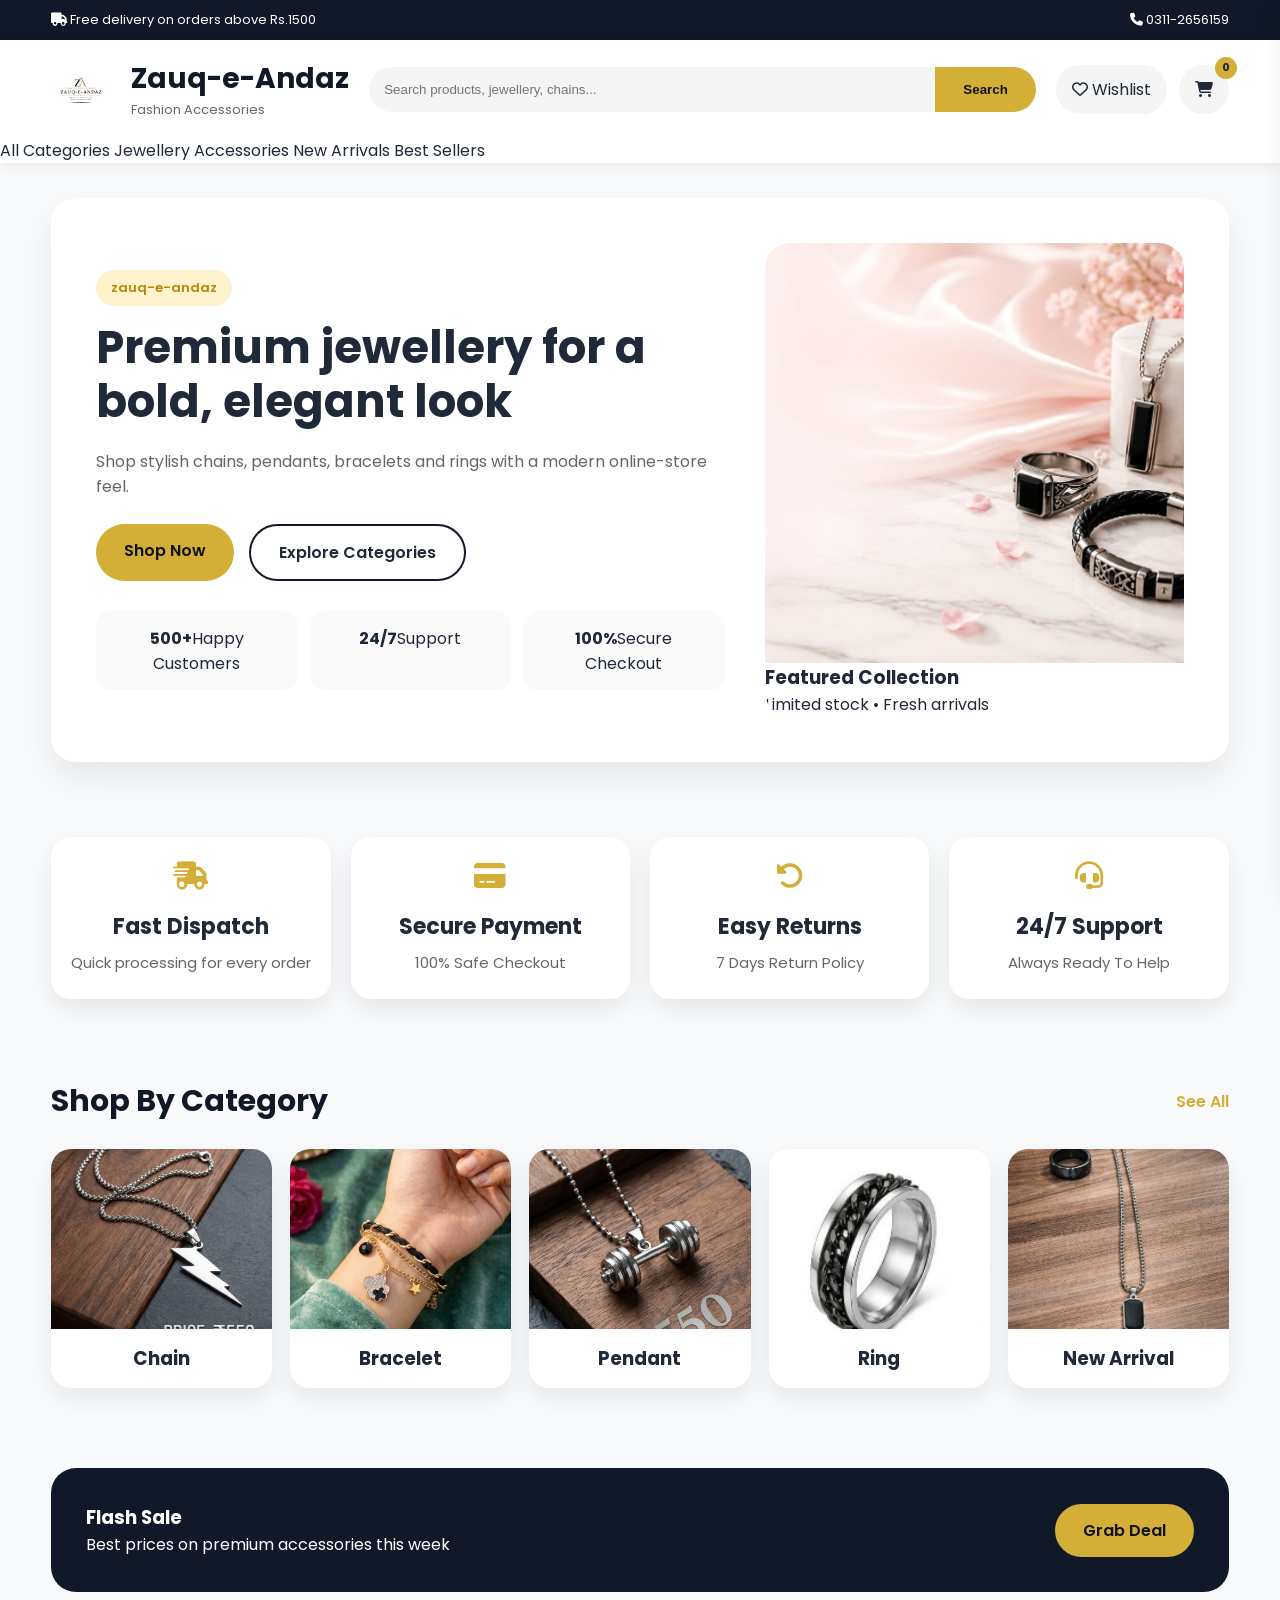
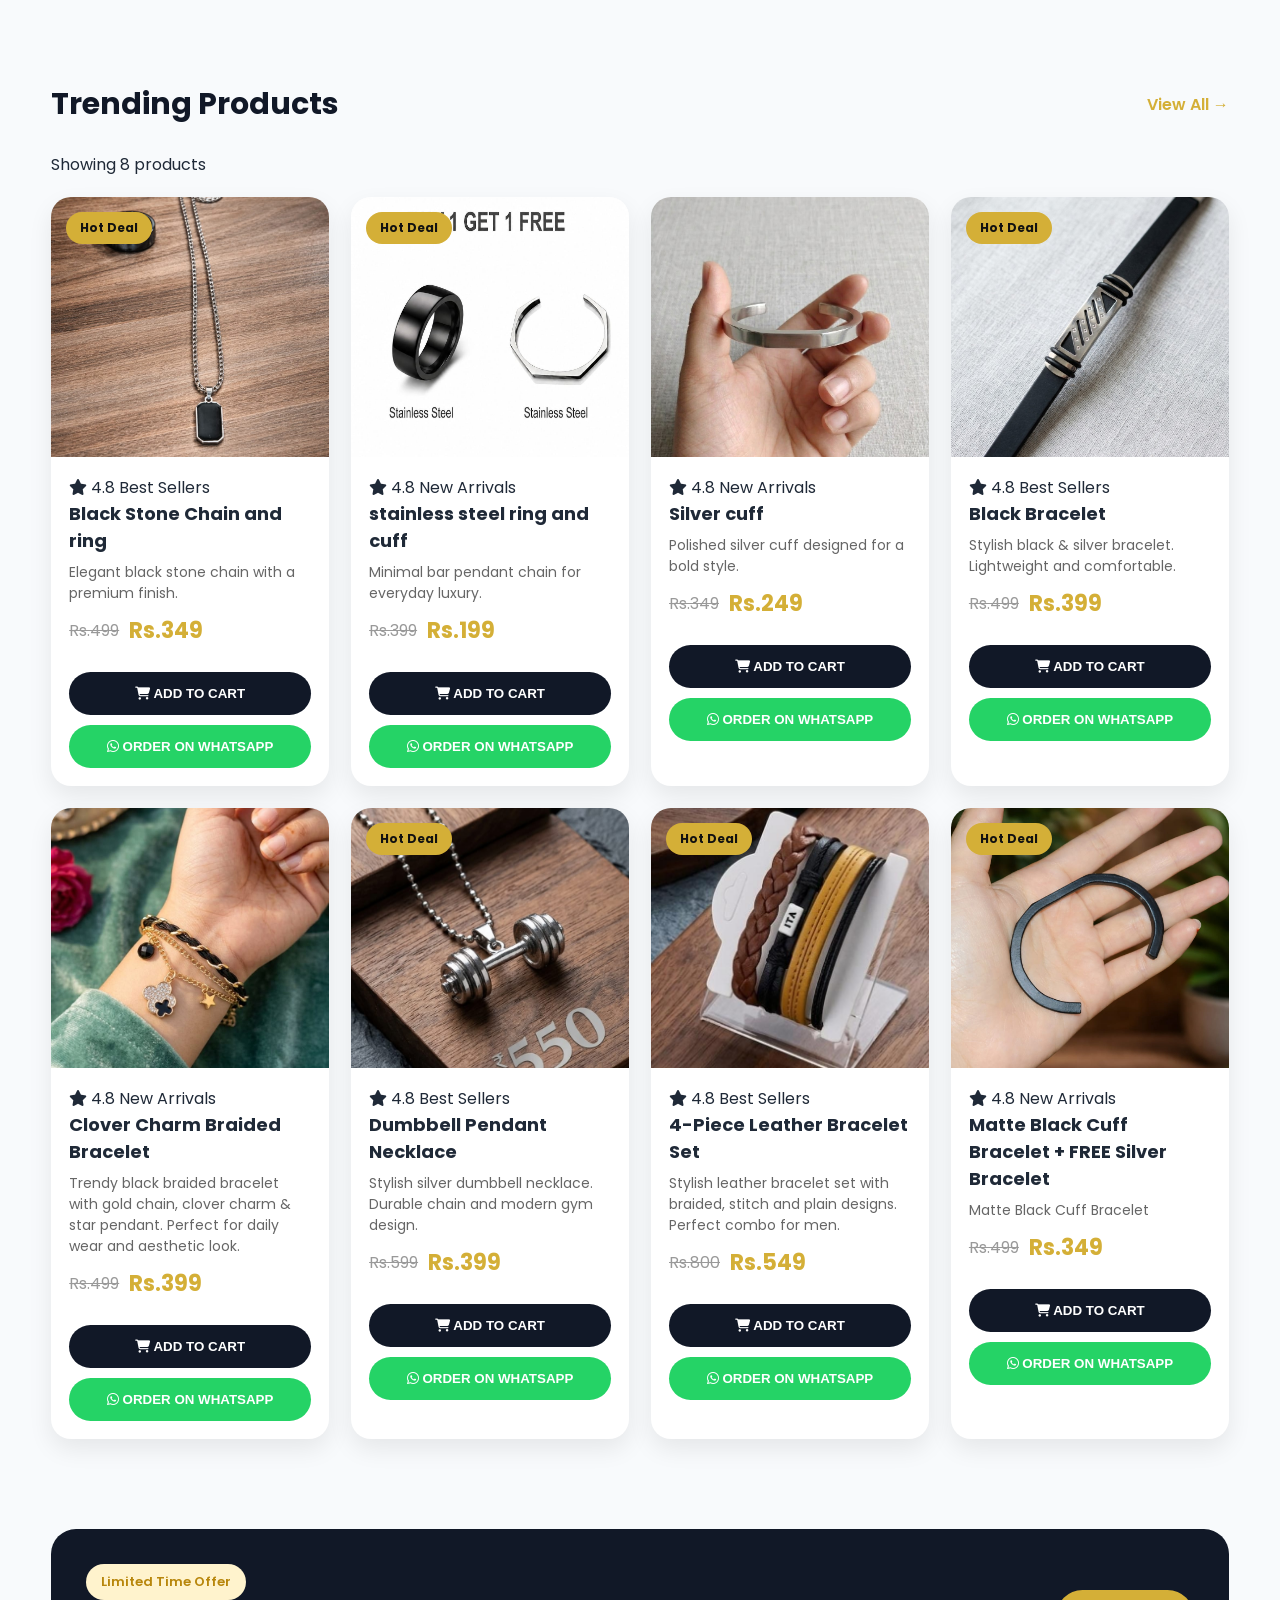
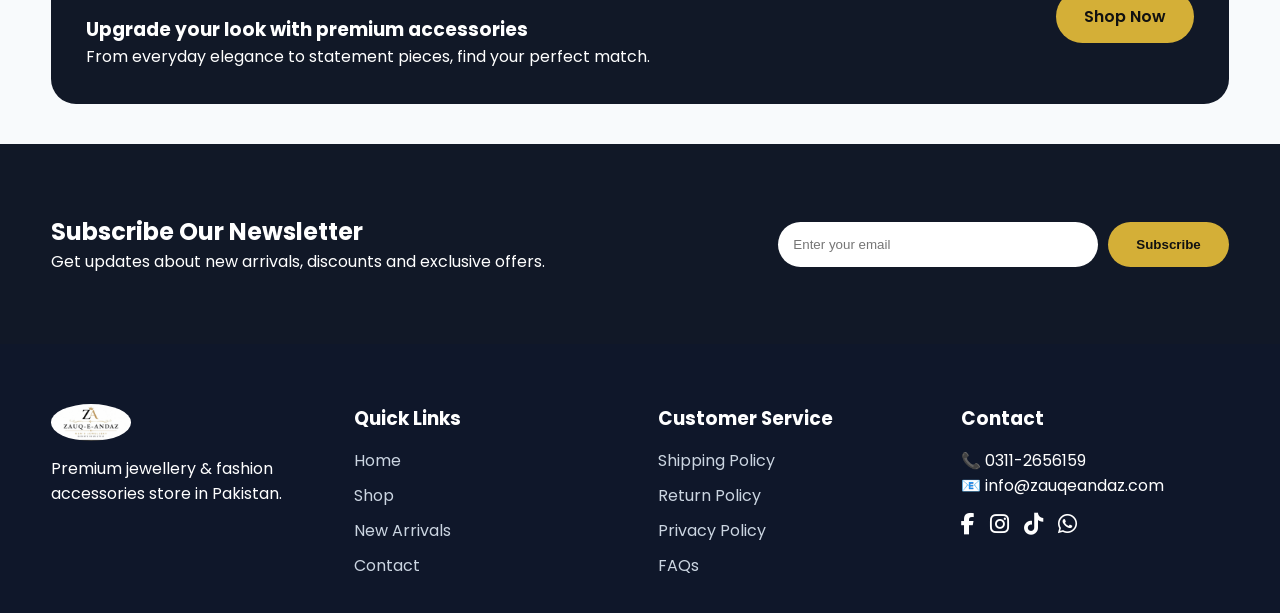
==== commit a1218a41: "Refactor index.html for layout and styling improvements Updated HTML structure and styles for improv" ====
--- a/index.html
+++ b/index.html
@@ -1,56 +1,165 @@
 <!DOCTYPE html>
-<html>
+<html lang="en">
 <head>
-<meta name="viewport" content="width=device-width">
+<meta charset="UTF-8">
+<meta name="viewport" content="width=device-width, initial-scale=1.0">
 <title>Zauq-e-Andaz</title>
+<link rel="stylesheet" href="style.css">
+<link rel="preconnect" href="https://fonts.googleapis.com">
+<link rel="preconnect" href="https://fonts.gstatic.com" crossorigin>
+<link href="https://fonts.googleapis.com/css2?family=Poppins:wght@300;400;500;600;700&display=swap" rel="stylesheet">
+<link rel="stylesheet" href="https://cdnjs.cloudflare.com/ajax/libs/font-awesome/6.7.2/css/all.min.css">
+
 <style>
-/* Tumhari purani design waisa hi */
-.header{padding:15px;background:#fff;display:flex;justify-content:space-between}
-.hero{padding:20px}
-.grid{display:grid;grid-template-columns:1fr 1fr;gap:10px;padding:10px}
-.card{background:#fff;padding:10px;border-radius:10px;text-align:center;box-shadow:0 2px 5px #ccc}
-.price{color:#FFB700;font-weight:bold}
-.btn-black{background:#000;color:#fff;padding:7px;border-radius:20px;width:100%;border:none;margin-top:5px}
-.btn-green{background:#25D366;color:#fff;padding:7px;border-radius:20px;width:100%;border:none;margin-top:5px}
-.notice{background:#FFF9C4;padding:10px;text-align:center;font-weight:bold;border:2px dashed #FFB700}
+#cartItems img{width:70px!important;height:70px!important;min-width:70px!important;max-width:70px!important;object-fit:cover!important;border-radius:8px!important}
+#cartItems > div{display:flex!important;flex-direction:row!important;align-items:center!important;gap:12px!important}
 </style>
+  
 </head>
 <body>
-<div class="header"><b>Zauq-e-Andaz</b><span>🛒</span></div>
 
-<div class="notice">
-⚠️ Easypaisa Advance Payment: 03333183971 (Baba) <br>
-Advance ke baad hi order confirm hoga
+<div class="top-bar">
+  <div class="container">
+    <div class="top-left"><i class="fa-solid fa-truck"></i> Free delivery on orders above Rs.1500</div>
+    <div class="top-right"><i class="fa-solid fa-phone"></i> 0311-2656159</div>
+  </div>
 </div>
 
-<div class="hero">
-<h2>Premium jewellery for a bold, elegant look</h2>
-<button style="background:#FFD600;padding:10px 20px;border-radius:20px;border:none">Shop Now</button>
+<header>
+  <div class="container header">
+    <div class="logo"><img src="images/logo.png" alt="Logo"></div>
+    <div class="brand"><h1>Zauq-e-Andaz</h1><p>Fashion Accessories</p></div>
+    <div class="search-box"><input id="searchInput" type="text" placeholder="Search products, jewellery, chains..."><button id="searchButton">Search</button></div>
+    <div class="header-actions">
+      <div class="icon-pill"><i class="fa-regular fa-heart"></i> Wishlist</div>
+      <div class="cart"><i class="fa-solid fa-cart-shopping"></i><span>0</span></div>
+    </div>
+  </div>
+  <nav>
+  <a href="#">All Categories</a>
+  <a href="#">Jewellery</a>
+  <a href="#">Accessories</a>
+  <a href="#">New Arrivals</a>
+  <a href="#">Best Sellers</a>
+</nav>
+</header>
+
+<section class="hero">
+  <div class="container hero-content">
+    <div class="hero-left">
+      <span class="hero-badge">zauq-e-andaz</span>
+      <h1>Premium jewellery for a bold, elegant look</h1>
+      <p>Shop stylish chains, pendants, bracelets and rings with a modern online-store feel.</p>
+      <div class="hero-buttons">
+        <a href="#products" class="shop-btn">Shop Now</a>
+        <a href="#categories" class="ghost-btn">Explore Categories</a>
+      </div>
+      <div class="hero-stats">
+        <div><strong>500+</strong><span>Happy Customers</span></div>
+        <div><strong>24/7</strong><span>Support</span></div>
+        <div><strong>100%</strong><span>Secure Checkout</span></div>
+      </div>
+    </div>
+    <div class="hero-right">
+      <div class="hero-card">
+        <img src="images/hero1.jpg" alt="Featured collection">
+        <div class="hero-card-bottom"><h3>Featured Collection</h3><p>Limited stock • Fresh arrivals</p></div>
+      </div>
+    </div>
+  </div>
+</section>
+
+<section class="features">
+  <div class="container feature-grid">
+    <div class="feature-box"><i class="fa-solid fa-truck-fast"></i><h3>Fast Dispatch</h3><p>Quick processing for every order</p></div>
+    <div class="feature-box"><i class="fa-solid fa-credit-card"></i><h3>Secure Payment</h3><p>100% Safe Checkout</p></div>
+    <div class="feature-box"><i class="fa-solid fa-rotate-left"></i><h3>Easy Returns</h3><p>7 Days Return Policy</p></div>
+    <div class="feature-box"><i class="fa-solid fa-headset"></i><h3>24/7 Support</h3><p>Always Ready To Help</p></div>
+  </div>
+</section>
+
+<section class="categories" id="categories">
+  <div class="container">
+    <div class="section-title"><h2>Shop By Category</h2><a href="#">See All</a></div>
+    <div class="category-grid">
+      <div class="category-card"><img src="images/cat1.jpg" alt="Chain"><h3>Chain</h3></div>
+      <div class="category-card"><img src="images/cat2.jpg" alt="Bracelets"><h3>Bracelet</h3></div>
+      <div class="category-card"><img src="images/cat3.jpg" alt="Pendants"><h3>Pendant</h3></div>
+      <div class="category-card"><img src="images/cat4.jpg" alt="Rings"><h3>Ring</h3></div>
+      <div class="category-card"><img src="images/cat5.jpg" alt="New Arrivals"><h3>New Arrival</h3></div>
+    </div>
+  </div>
+</section>
+
+<section class="promo-strip">
+  <div class="container promo-box">
+    <div><h3>Flash <span>Sale</span></h3><p>Best prices on premium accessories this week</p></div>
+    <a href="#products" class="shop-btn small">Grab Deal</a>
+  </div>
+</section>
+
+<section class="products" id="products">
+  <div class="container">
+    <div class="section-title"><h2>Trending Products</h2><a href="#">View All →</a></div>
+    <div class="product-toolbar"><p id="productCount">Showing all products</p></div>
+    <div id="product-list" class="product-grid"></div>
+  </div>
+</section>
+
+<section class="deal-banner">
+  <div class="container deal-content">
+    <div><span class="hero-badge">Limited Time Offer</span><h3>Upgrade your look with premium accessories</h3><p>From everyday elegance to statement pieces, find your perfect match.</p></div>
+    <a href="#products" class="shop-btn">Shop Now</a>
+  </div>
+</section>
+
+<section class="newsletter">
+  <div class="container newsletter-content">
+    <div><h2>Subscribe Our Newsletter</h2><p>Get updates about new arrivals, discounts and exclusive offers.</p></div>
+    <form class="newsletter-form"><input type="email" placeholder="Enter your email"><button type="submit">Subscribe</button></form>
+  </div>
+</section>
+
+<footer>
+  <div class="container footer-grid">
+    <div class="footer-box"><img src="images/logo.png" alt="Logo" class="footer-logo"><p>Premium jewellery & fashion accessories store in Pakistan.</p></div>
+    <div class="footer-box"><h3>Quick Links</h3><a href="#">Home</a><a href="#">Shop</a><a href="#">New Arrivals</a><a href="#">Contact</a></div>
+    <div class="footer-box"><h3>Customer Service</h3><a href="#">Shipping Policy</a><a href="#">Return Policy</a><a href="#">Privacy Policy</a><a href="#">FAQs</a></div>
+    <div class="footer-box"><h3>Contact</h3><p>📞 0311-2656159</p><p>📧 info@zauqeandaz.com</p><div class="social-icons"><i class="fab fa-facebook-f"></i><i class="fab fa-instagram"></i><i class="fab fa-tiktok"></i><i class="fab fa-whatsapp"></i></div></div>
+  </div>
+</footer>
+
+<div class="cart-sidebar" id="cartSidebar">
+  <div class="cart-header"><h2>Shopping Cart</h2><span id="closeCart">&times;</span></div>
+  <div id="cartItems"><p class="empty-cart">Your cart is empty.</p></div>
+    <div class="cart-footer">
+    <div style="margin-bottom:12px;">
+      <div style="display:flex; justify-content:space-between;"><span>Subtotal:</span> <span id="cartSubtotal">Rs.0</span></div>
+      <div style="display:flex; justify-content:space-between;"><span>Delivery:</span> <span>Rs.350</span></div>
+      <h3 style="display:flex; justify-content:space-between; border-top:1px dashed #ccc; padding-top:8px; margin:0;"><span>Total:</span> <span id="cartTotal">Rs.0</span></h3>
+    </div>
+    <button class="checkout-btn" onclick="orderCartWhatsApp()">ORDER ON WHATSAPP</button>
+  </div>
 </div>
 
-<div class="grid">
-<div class="card">
-Black Stone Chain and ring<br>
-<span class="price">Rs.349</span>
-<button class="btn-black">ADD TO CART</button>
-<button class="btn-green" onclick="order('Black Stone Chain')">ORDER ON WHATSAPP</button>
-</div>
-<div class="card">
-Silver cuff<br>
-<span class="price">Rs.249</span>
-<button class="btn-black">ADD TO CART</button>
-<button class="btn-green" onclick="order('Silver cuff')">ORDER ON WHATSAPP</button>
-</div>
-</div>
+<div class="cart-overlay" id="cartOverlay"></div>
+<div id="toast" class="toast"></div>
+
+<script src="products.js"></script>
+<script src="script.js"></script>
 
 <script>
-function order(product){
- let msg = `Salam! Mujhe ${product} chahiye. Maine Easypaisa 03333183971 pe advance bhej diya hai. Mera order sheet me add kar dein.`;
- // Ye msg tumhari sheet me auto jayega + WhatsApp khulega
- window.open("https://wa.me/923333183971?text="+encodeURIComponent(msg), "_blank");
- // Google Sheet me save (Apps Script se connect hai)
- fetch("https://docs.google.com/spreadsheets/d/1-mZUl4DnKmFr9SXsVl3fMljqq5AOjRtdM7mamXk3ljs");
-}
+// Final Cart Fix - Forces 70px
+setInterval(function(){
+  document.querySelectorAll('#cartItems img').forEach(function(img){
+    img.style.setProperty('width','70px','important');
+    img.style.setProperty('height','70px','important');
+    img.style.setProperty('min-width','70px','important');
+    img.style.setProperty('max-width','70px','important');
+    img.style.setProperty('object-fit','cover','important');
+    img.style.setProperty('border-radius','8px','important');
+  });
+}, 500);
 </script>
 
 </body>
--- a/style.css
+++ b/style.css
@@ -0,0 +1,987 @@
+:root{
+    --primary:#d4af37;
+    --primary-dark:#b8941a;
+    --dark:#0f172a;
+    --text:#1f2937;
+    --muted:#64748b;
+    --white:#fff;
+    --bg:#f8fafc;
+    --border:#e5e7eb;
+    --shadow:0 15px 35px rgba(0,0,0,.08);
+}
+
+*{
+    margin:0;
+    padding:0;
+    box-sizing:border-box;
+}
+
+html{
+    scroll-behavior:smooth;
+}
+
+body{
+    font-family:Poppins,sans-serif;
+    background:var(--bg);
+    color:var(--text);
+    overflow-x:hidden;
+}
+
+img{
+    max-width:100%;
+    display:block;
+}
+
+a{
+    text-decoration:none;
+    color:inherit;
+}
+
+.container{
+    width:92%;
+    max-width:1200px;
+    margin:auto;
+}
+
+/* Top Bar */
+
+.top-bar{
+    background:#111827;
+    color:#fff;
+    padding:10px 0;
+    font-size:13px;
+}
+
+.top-bar .container{
+    display:flex;
+    justify-content:space-between;
+    align-items:center;
+}
+
+/* Header */
+
+header{
+    position:sticky;
+    top:0;
+    background:#fff;
+    z-index:999;
+    box-shadow:0 3px 12px rgba(0,0,0,.08);
+}
+
+.header{
+    display:flex;
+    align-items:center;
+    gap:20px;
+    padding:18px 0;
+}
+
+.logo img{
+    width:60px;
+    border-radius:50%;
+}
+
+.brand h1{
+    font-size:28px;
+    color:#111827;
+}
+
+.brand p{
+    color:#666;
+    font-size:13px;
+}
+
+.search-box{
+    flex:1;
+    display:flex;
+    background:#f5f5f5;
+    border-radius:40px;
+    overflow:hidden;
+}
+
+.search-box input{
+    flex:1;
+    border:none;
+    background:transparent;
+    padding:15px;
+    outline:none;
+}
+
+.search-box button{
+    border:none;
+    background:#d4af37;
+    color:#111;
+    padding:0 28px;
+    font-weight:600;
+    cursor:pointer;
+}
+
+.header-actions{
+    display:flex;
+    gap:12px;
+}
+
+.icon-pill,
+.cart{
+    background:#f5f5f5;
+    padding:12px 16px;
+    border-radius:30px;
+    cursor:pointer;
+}
+
+.cart{
+    position:relative;
+}
+
+.cart span{
+    position:absolute;
+    top:-8px;
+    right:-8px;
+    width:22px;
+    height:22px;
+    border-radius:50%;
+    background:#d4af37;
+    display:flex;
+    justify-content:center;
+    align-items:center;
+    font-size:11px;
+    font-weight:700;
+}
+
+/* Navigation */
+
+.main-nav{
+    display:flex;
+    gap:20px;
+    padding:15px 0;
+}
+
+.main-nav a{
+    padding-bottom:5px;
+}
+
+.main-nav a.active{
+    color:#d4af37;
+    border-bottom:2px solid #d4af37;
+}
+
+/* Hero */
+
+.hero{
+    margin:35px auto;
+}
+
+.hero-content{
+    display:grid;
+    grid-template-columns:1.2fr .8fr;
+    gap:40px;
+    align-items:center;
+    background:#fff;
+    border-radius:25px;
+    padding:45px;
+    box-shadow:var(--shadow);
+}
+
+.hero-badge{
+    display:inline-block;
+    background:#fff3cd;
+    color:#b8860b;
+    padding:8px 15px;
+    border-radius:30px;
+    margin-bottom:15px;
+    font-size:13px;
+    font-weight:600;
+}
+
+.hero-left h1{
+    font-size:45px;
+    line-height:1.2;
+    margin-bottom:20px;
+}
+
+.hero-left p{
+    color:#666;
+    margin-bottom:25px;
+}
+
+.hero-buttons{
+    display:flex;
+    gap:15px;
+    flex-wrap:wrap;
+}
+
+.shop-btn,
+.ghost-btn{
+    padding:14px 28px;
+    border-radius:40px;
+    font-weight:600;
+}
+
+.shop-btn{
+    background:#d4af37;
+    color:#111;
+}
+
+.ghost-btn{
+    border:2px solid #111827;
+}
+
+.hero-stats{
+    display:grid;
+    grid-template-columns:repeat(3,1fr);
+    gap:12px;
+    margin-top:30px;
+}
+
+.hero-stats div{
+    background:#fafafa;
+    padding:15px;
+    border-radius:15px;
+    text-align:center;
+}
+
+.hero-card{
+    overflow:hidden;
+    border-radius:25px;
+}
+
+.hero-card img{
+    width:100%;
+    height:420px;
+    object-fit:cover;
+}
+
+/* MOBILE */
+
+@media(max-width:768px){
+
+.top-bar{
+display:none;
+}
+
+.header{
+display:grid;
+grid-template-columns:60px 1fr auto;
+gap:10px;
+}
+
+.brand h1{
+font-size:20px;
+}
+
+.brand p{
+display:none;
+}
+
+.search-box{
+grid-column:1/-1;
+width:100%;
+}
+
+.search-box button{
+padding:0 18px;
+}
+
+.icon-pill{
+display:none;
+}
+
+.main-nav{
+overflow:auto;
+white-space:nowrap;
+padding-bottom:10px;
+}
+
+.hero-content{
+grid-template-columns:1fr;
+padding:20px;
+text-align:center;
+}
+
+.hero-left h1{
+font-size:30px;
+}
+
+.hero-buttons{
+justify-content:center;
+}
+
+.hero-card img{
+height:260px;
+}
+
+.hero-stats{
+grid-template-columns:repeat(3,1fr);
+font-size:12px;
+}
+
+}
+
+/* ===========================
+   CATEGORIES
+=========================== */
+
+.categories{
+    padding:40px 0;
+}
+
+.section-title{
+    display:flex;
+    justify-content:space-between;
+    align-items:center;
+    margin-bottom:25px;
+}
+
+.section-title h2{
+    font-size:30px;
+    color:#111827;
+}
+
+.section-title a{
+    color:#d4af37;
+    font-weight:600;
+}
+
+.category-grid{
+    display:grid;
+    grid-template-columns:repeat(5,1fr);
+    gap:18px;
+}
+
+.category-card{
+    background:#fff;
+    border-radius:20px;
+    overflow:hidden;
+    box-shadow:0 10px 25px rgba(0,0,0,.08);
+    transition:.3s;
+    cursor:pointer;
+}
+
+.category-card:hover{
+    transform:translateY(-8px);
+}
+
+.category-card img{
+    width:100%;
+    height:180px;
+    object-fit:cover;
+}
+
+.category-card h3{
+    padding:15px;
+    text-align:center;
+}
+
+/* ===========================
+   PRODUCTS
+=========================== */
+
+.products{
+    padding:50px 0;
+}
+
+.product-toolbar{
+    margin-bottom:20px;
+}
+
+.product-grid{
+    display:grid;
+    grid-template-columns:repeat(4,1fr);
+    gap:22px;
+}
+
+.product-card{
+    background:#fff;
+    border-radius:20px;
+    overflow:hidden;
+    box-shadow:0 10px 25px rgba(0,0,0,.08);
+    transition:.3s;
+    position:relative;
+}
+
+.product-card:hover{
+    transform:translateY(-8px);
+}
+
+.sale-badge{
+    position:absolute;
+    left:15px;
+    top:15px;
+    background:#d4af37;
+    color:#111;
+    padding:7px 14px;
+    border-radius:20px;
+    font-size:12px;
+    font-weight:700;
+}
+
+.product-card img{
+    width:100%;
+    height:260px;
+    object-fit:cover;
+}
+
+.product-info{
+    padding:18px;
+}
+
+.product-info h3{
+    font-size:18px;
+    margin-bottom:8px;
+}
+
+.product-desc{
+    color:#666;
+    font-size:14px;
+    margin-bottom:10px;
+}
+
+.price{
+    display:flex;
+    gap:10px;
+    align-items:center;
+    margin-bottom:15px;
+}
+
+.old-price{
+    text-decoration:line-through;
+    color:#999;
+}
+
+.new-price{
+    color:#d4af37;
+    font-size:22px;
+    font-weight:bold;
+}
+
+.cart-btn,
+.whatsapp-btn{
+    width:100%;
+    border:none;
+    border-radius:35px;
+    padding:14px;
+    cursor:pointer;
+    margin-top:10px;
+    font-weight:600;
+}
+
+.cart-btn{
+    background:#111827;
+    color:#fff;
+}
+
+.whatsapp-btn{
+    background:#25D366;
+    color:#fff;
+}
+
+/* ===========================
+   MOBILE
+=========================== */
+
+@media(max-width:768px){
+
+.category-grid{
+    display:flex;
+    overflow-x:auto;
+    gap:15px;
+    padding-bottom:10px;
+    scroll-snap-type:x mandatory;
+}
+
+.category-card{
+    min-width:150px;
+    scroll-snap-align:start;
+}
+
+.product-grid{
+    grid-template-columns:repeat(2,1fr);
+    gap:14px;
+}
+
+.product-card img{
+    height:180px;
+}
+
+.product-info{
+    padding:12px;
+}
+
+.product-info h3{
+    font-size:15px;
+}
+
+.new-price{
+    font-size:18px;
+}
+
+.cart-btn,
+.whatsapp-btn{
+    font-size:13px;
+    padding:12px;
+}
+
+}
+
+/* ===========================
+   PROMO & NEWSLETTER
+=========================== */
+
+.promo-strip,
+.deal-banner{
+    padding:40px 0;
+}
+
+.promo-box,
+.deal-content{
+    background:#111827;
+    color:#fff;
+    border-radius:25px;
+    padding:35px;
+    display:flex;
+    justify-content:space-between;
+    align-items:center;
+    gap:20px;
+}
+
+.newsletter{
+    background:#111827;
+    color:#fff;
+    padding:70px 0;
+}
+
+.newsletter-content{
+    display:flex;
+    justify-content:space-between;
+    align-items:center;
+    gap:30px;
+}
+
+.newsletter-form{
+    display:flex;
+    gap:10px;
+}
+
+.newsletter-form input{
+    width:320px;
+    padding:15px;
+    border:none;
+    border-radius:40px;
+    outline:none;
+}
+
+.newsletter-form button{
+    border:none;
+    background:#d4af37;
+    color:#111;
+    padding:15px 28px;
+    border-radius:40px;
+    cursor:pointer;
+    font-weight:600;
+}
+
+/* ===========================
+   FOOTER
+=========================== */
+
+footer{
+    background:#0f172a;
+    color:#fff;
+    padding:60px 0 25px;
+}
+
+.footer-grid{
+    display:grid;
+    grid-template-columns:repeat(4,1fr);
+    gap:35px;
+}
+
+.footer-logo{
+    width:80px;
+    border-radius:50%;
+    margin-bottom:15px;
+}
+
+.footer-box h3{
+    margin-bottom:15px;
+}
+
+.footer-box a{
+    display:block;
+    margin:10px 0;
+    color:#cbd5e1;
+}
+
+.footer-box a:hover{
+    color:#d4af37;
+}
+
+.social-icons{
+    display:flex;
+    gap:15px;
+    margin-top:15px;
+}
+
+.social-icons i{
+    font-size:22px;
+    cursor:pointer;
+}
+
+/* ===========================
+   CART SIDEBAR
+=========================== */
+
+.cart-sidebar{
+    position:fixed;
+    right:-420px;
+    top:0;
+    width:400px;
+    max-width:100%;
+    height:100%;
+    background:#fff;
+    transition:.35s;
+    z-index:9999;
+    display:flex;
+    flex-direction:column;
+    box-shadow:-8px 0 30px rgba(0,0,0,.15);
+}
+
+.cart-sidebar.active{
+    right:0;
+}
+
+.cart-header,
+.cart-footer{
+    padding:20px;
+    border-bottom:1px solid #eee;
+}
+
+#cartItems{
+    flex:1;
+    overflow:auto;
+    padding:20px;
+}
+
+.checkout-btn{
+    width:100%;
+    border:none;
+    background:#d4af37;
+    color:#111;
+    padding:15px;
+    border-radius:35px;
+    cursor:pointer;
+    font-weight:600;
+}
+
+.cart-overlay{
+    position:fixed;
+    inset:0;
+    background:rgba(0,0,0,.45);
+    display:none;
+}
+
+.cart-overlay.active{
+    display:block;
+}
+
+/* ===========================
+   TOAST
+=========================== */
+
+.toast{
+    position:fixed;
+    left:50%;
+    bottom:25px;
+    transform:translateX(-50%);
+    background:#111827;
+    color:#fff;
+    padding:12px 20px;
+    border-radius:30px;
+    opacity:0;
+    transition:.3s;
+}
+
+.toast.show{
+    opacity:1;
+}
+
+/* ===========================
+   MOBILE RESPONSIVE
+=========================== */
+
+@media(max-width:768px){
+
+.promo-box,
+.deal-content,
+.newsletter-content{
+    flex-direction:column;
+    text-align:center;
+}
+
+.newsletter-form{
+    flex-direction:column;
+    width:100%;
+}
+
+.newsletter-form input,
+.newsletter-form button{
+    width:100%;
+}
+
+.footer-grid{
+    grid-template-columns:1fr;
+    text-align:center;
+}
+
+.social-icons{
+    justify-content:center;
+}
+
+.cart-sidebar{
+    width:100%;
+}
+
+.section-title{
+    flex-direction:column;
+    gap:10px;
+    text-align:center;
+}
+
+.hero-stats{
+    grid-template-columns:1fr;
+}
+
+.hero-left h1{
+    font-size:28px;
+}
+
+.hero-card img{
+    height:240px;
+}
+
+.logo img{
+    width:50px;
+}
+
+.brand h1{
+    font-size:18px;
+}
+
+.search-box input{
+    font-size:14px;
+}
+
+}
+
+/* ===== MOBILE HERO FIX ===== */
+@media (max-width:768px){
+
+.hero{
+    margin:15px 0;
+}
+
+.hero-content{
+    display:flex;
+    flex-direction:column;
+    padding:20px;
+    gap:20px;
+}
+
+.hero-left{
+    order:2;
+    text-align:center;
+}
+
+.hero-right{
+    order:1;
+    width:100%;
+}
+
+.hero-card{
+    width:100%;
+    border-radius:20px;
+    overflow:hidden;
+}
+
+.hero-card img{
+    width:100%;
+    height:220px;
+    object-fit:cover;
+}
+
+.hero-buttons{
+    display:flex;
+    flex-direction:column;
+    gap:15px;
+}
+
+.shop-btn,
+.ghost-btn{
+    width:100%;
+}
+
+.hero-stats{
+    display:grid;
+    grid-template-columns:repeat(3,1fr);
+    gap:10px;
+}
+
+.hero-stats div{
+    padding:12px 5px;
+}
+
+}
+
+.features .container{
+    display:grid;
+    grid-template-columns:repeat(4,1fr);
+    gap:20px;
+}
+
+.feature-box{
+    background:#fff;
+    padding:25px;
+    border-radius:20px;
+    text-align:center;
+    box-shadow:0 10px 25px rgba(0,0,0,.08);
+}
+
+.feature-box i{
+    font-size:28px;
+    color:#d4af37;
+    margin-bottom:10px;
+}
+
+.feature-box h3{
+    margin:10px 0;
+}
+
+.feature-box p{
+    color:#666;
+    font-size:14px;
+}
+
+@media(max-width:768px){
+    .features .container{
+        grid-template-columns:repeat(2,1fr);
+    }
+} 
+
+/* ===== FEATURES MOBILE FIX ===== */
+
+.features{
+    padding:40px 0;
+}
+
+.features .container{
+    display:grid;
+    grid-template-columns:repeat(4,1fr);
+    gap:20px;
+}
+
+.feature-box{
+    background:#fff;
+    padding:25px 15px;
+    border-radius:20px;
+    text-align:center;
+    box-shadow:0 10px 25px rgba(0,0,0,.08);
+}
+
+.feature-box i{
+    font-size:28px;
+    color:#d4af37;
+    margin-bottom:10px;
+}
+
+.feature-box h3{
+    font-size:22px;
+    margin-bottom:8px;
+}
+
+.feature-box p{
+    font-size:15px;
+    color:#666;
+}
+
+@media (max-width:768px){
+
+    .features .container{
+        grid-template-columns:repeat(2,1fr);
+        gap:15px;
+    }
+
+    .feature-box{
+        padding:20px 10px;
+    }
+
+    .feature-box h3{
+        font-size:18px;
+    }
+
+    .feature-box p{
+        font-size:13px;
+    }
+
+    .feature-box i{
+        font-size:24px;
+    }
+}
+
+.offer-badge {
+  background: #D4AF37; /* golden */
+  color: #000;
+  padding: 8px 14px;
+  border-radius: 20px;
+  font-size: 13px;
+  font-weight: 700;
+  display: inline-block;
+  margin-top: 8px; /* upar se gap */
+  box-shadow: 0 2px 6px rgba(212, 175, 55, 0.4);
+  animation: pulse 1.8s infinite;
+}
+
+@keyframes pulse {
+ 0% { transform: scale(1); }
+ 50% { transform: scale(1.05); }
+ 100% { transform: scale(1); }
+}
+
+/* Mobile ke liye */
+@media (max-width: 768px) {
+  .offer-badge {
+    font-size: 12px;
+    padding: 6px 12px;
+  }
+}
+/* DARAZ 2 MOTI CARD - FINAL */
+@media (max-width: 768px){
+  .container{
+    width:100% !important;
+    max-width:100% !important;
+    padding:0 10px !important;
+  }
+  .products{
+    grid-template-columns:1fr 1fr !important;
+    gap:10px !important;
+  }
+  .product-card{
+    width:100% !important;
+    min-width:0 !important;
+  }
+}
+/* CART KO CHOTA - FINAL */
+#cart-items img,
+#cart-items > div img,
+#cart-items > div > div img {
+  width: 70px !important;
+  height: 70px !important;
+  min-width: 70px !important;
+  max-width: 70px !important;
+  object-fit: cover !important;
+  border-radius: 6px !important;
+}
+#cart-items > div {
+  display: flex !important;
+  flex-direction: row !important;
+  align-items: center !important;
+  gap:10px !important;
+ }
